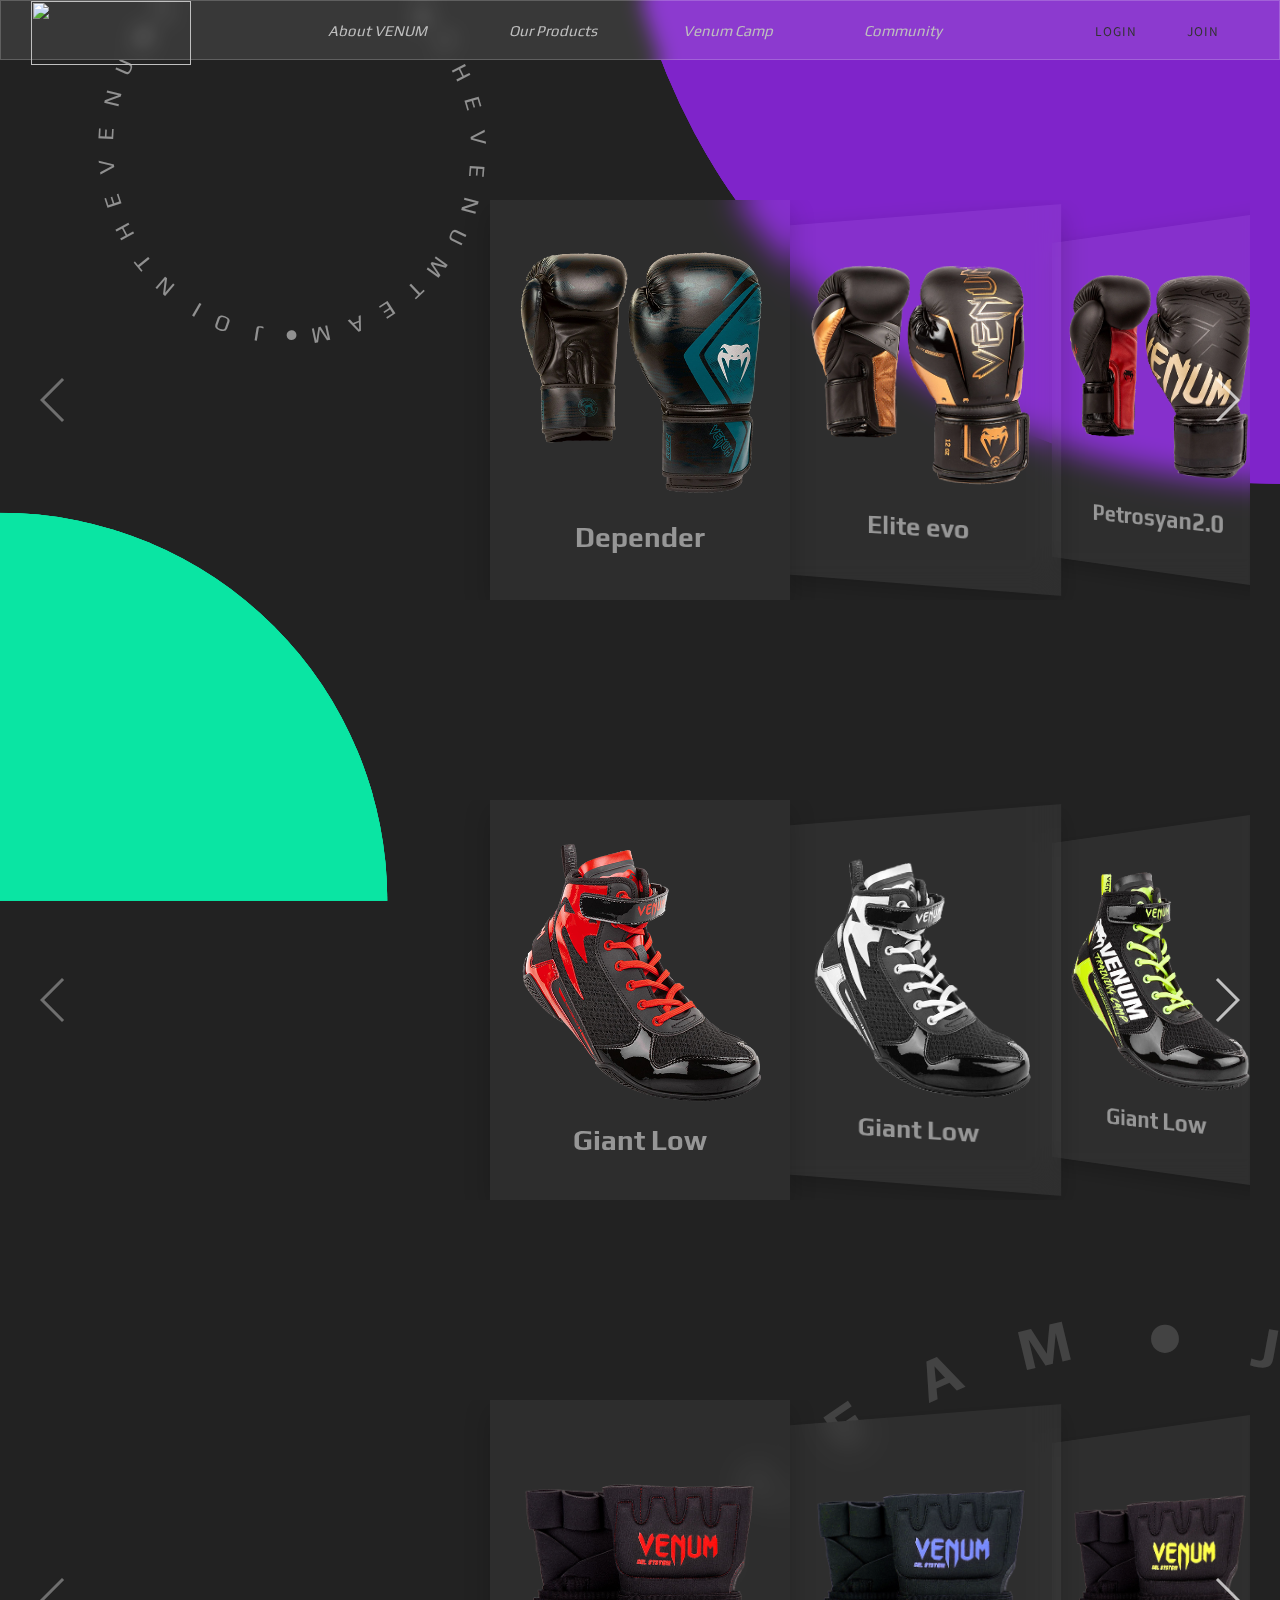
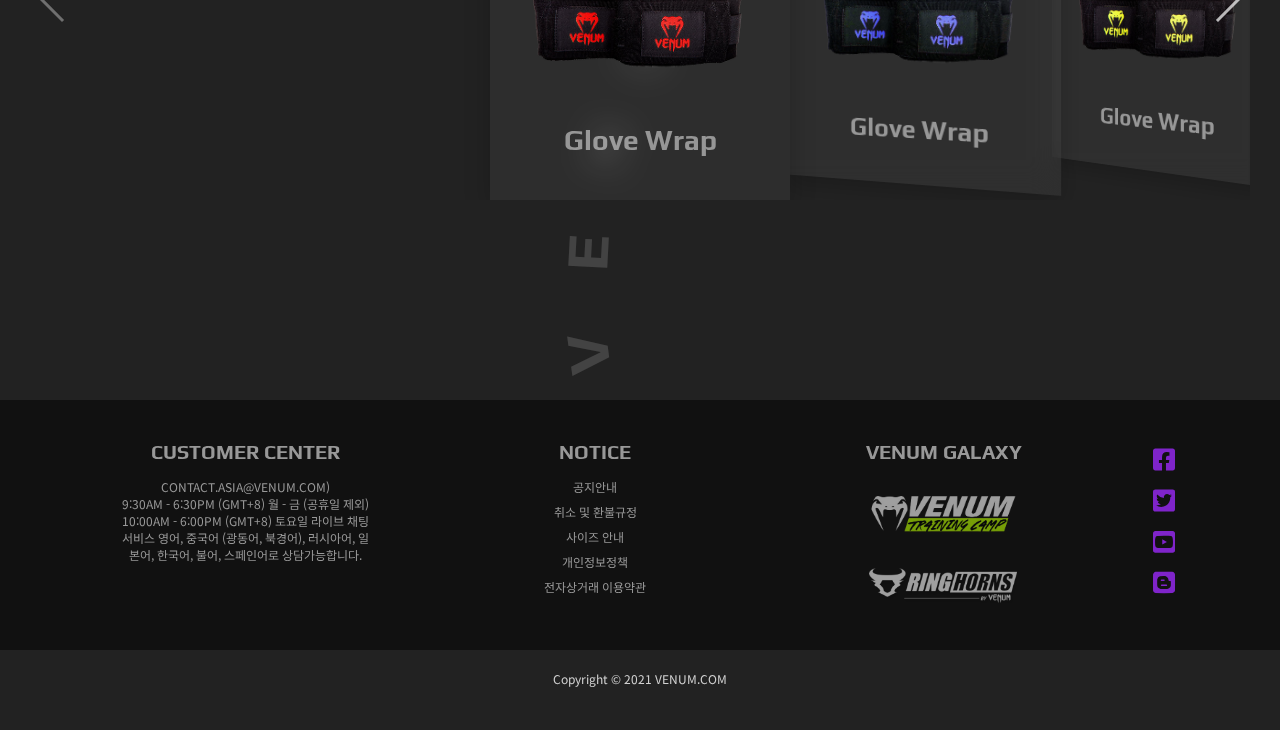
==== sub01.html @ af66c3ff "22.01.17. edit" ====
<!doctype html>
<html lang="ko">
<head>
<meta charset="utf-8">
<meta http-equiv="X-UA-Compatible" content="IE=Edge">
<meta name="viewport" content="width=device-width, initial-scale=1.0">
<title>VENUM  l  Our Products</title>
<link rel="shortcut icon" href="imgs/favicon.ico">
<link rel="stylesheet" href="https://cdnjs.cloudflare.com/ajax/libs/font-awesome/5.8.2/css/all.min.css" />
<!-- CSS only -->
<link rel="stylesheet" href="https://cdn.jsdelivr.net/npm/bootstrap-icons@1.7.2/font/bootstrap-icons.css">
<link rel="stylesheet" href="./css/reset.css">
<link rel="stylesheet" href="./css/sub01.css">
<link  rel="stylesheet"  href="./css/swiper.css">

<script src="https://ajax.googleapis.com/ajax/libs/jquery/1.12.4/jquery.min.js"></script>
<script src="js/sub01script.js"></script>
<script defer src="./js/swiper.js"></script>
</head>

<body>
    <header>
        <h1><a href="index.html"><img src="https://asia.venum.com/static/version1625341792/frontend/Venum/newvenum/ko_KR/images/logo/logo_venum_euro_white.svg" alt="" width="189" height="64"></a></h1>
      <nav>
         <ul class="gnb">
            <li>
               <a href="#"><em>About VENUM</em></a>
               <ul class="submenu">
                  <li><a href="#"><em>English</em></a></li>
               </ul>
            </li>
            <li>
               <a href="sub01.html"><em>Our Products</em></a>
               <ul  class="submenu">
                  <li><a href="#"><em>Gloves</em></a></li>
                  <li><a href="#"><em>Handwraps</em></a></li>
                  <li><a href="#"><em>Shoes</em></a></li>
               </ul>
            </li>
            <li>
               <a href="#"><em>Venum Camp</em></a>
               <ul  class="submenu">
                  <li><a href="#"><em>Camp Info</em></a></li>
                  <li><a href="#"><em>Reservation</em></a></li>
               </ul>
            </li>
            <li>
               <a href="#"><em>Community</em></a>
            </li>
         </ul>
         <ul class="login">
               <li><a href="#">login</a></li>
               <li><a href="#">join</a></li>
         </ul>
      </nav>
   </header>
   <section>
      <div class="circleText">
         <h2 class="text">⦁ Join the Venum Team ⦁ Join the Venum Team</h2>
      </div>
      <div class="swiper-container">
         <div class="swiper-wrapper gloves">
            <div class="swiper-slide">
               <div class="imgBox">
                     <img src="./imgs/glove1.png">
                     <h2>Depender</h2>
               </div>
               <div class="content">
                  <div class="size">
                     <h3>Size </h3>
                        <span>10</span>
                        <span>12</span>
                        <span>14</span>
                        <span>16</span>
                  </div>
                  <a href="#">US 44.99</a>
               </div> 
            </div>
            <div class="swiper-slide">
               <div class="imgBox">
                  <img src="./imgs/glove2.png">
                  <h2>Elite evo</h2>
               </div>
               <div class="content">
                  <div class="size">
                     <h3>Size </h3>
                        <span>10</span>
                        <span>12</span>
                        <span>14</span>
                        <span class="disabled">16</span>
                  </div>
               <a href="#">US 99.99</a>
               </div> 
            </div>
            <div class="swiper-slide">
               <div class="imgBox">
                  <img src="./imgs/glove3.png">
                  <h2>Petrosyan2.0</h2>
               </div>
               <div class="content">
                  <div class="size">
                     <h3>Size </h3>
                        <span>10</span>
                        <span class="disabled">12</span>
                        <span>14</span>
                        <span>16</span>
                  </div>
                  <a href="#">US 84.99</a>
               </div> 
            </div>
            <div class="swiper-slide">
               <div class="imgBox">
                     <img src="./imgs/glove1.png">
                     <h2>Depender</h2>
               </div>
               <div class="content">
                  <div class="size">
                     <h3>Size </h3>
                        <span>10</span>
                        <span>12</span>
                        <span>14</span>
                        <span>16</span>
                  </div>
                  <a href="#">US 44.99</a>
               </div> 
            </div>
            <div class="swiper-slide">
               <div class="imgBox">
                  <img src="./imgs/glove2.png">
                  <h2>Elite evo</h2>
               </div>
               <div class="content">
                  <div class="size">
                     <h3>Size </h3>
                        <span>10</span>
                        <span>12</span>
                        <span>14</span>
                        <span class="disabled">16</span>
                  </div>
               <a href="#">US 99.99</a>
               </div> 
            </div><!--swiper-slide-->
         </div><!--swiper-wrapper-->
         <div class="swiper-button-next"></div>
         <div class="swiper-button-prev"></div>
      </div><!--swiper container-->
   </section>
   <section>
      <div class="swiper-container">
         <div class="swiper-wrapper shoes">
            <div class="swiper-slide">
               <div class="imgBox">
                    <img src="./imgs/redshoe.png">
                    <h2>Giant Low</h2>
                </div>
                <div class="content">
                   <div class="size">
                      <h3>Size </h3>
                        <span>7</span>
                        <span>8</span>
                        <span>9</span>
                        <span>10</span>
                  </div>
                  <div class="color">
                     <h3>Color   </h3>
                       <span></span>
                       <span></span>
                       <span></span>
                 </div>
                 <a href="#">US 149.99</a>
               </div> 
            </div>
            <div class="swiper-slide">
               <div class="imgBox">
                   <img src="./imgs/whiteshoe.png">
                   <h2>Giant Low</h2>
               </div>
               <div class="content">
                  <div class="size">
                     <h3>Size </h3>
                        <span>7</span>
                        <span>8</span>
                        <span>9</span>
                        <span class="disabled">10</span>
                  </div>
                  <div class="color">
                     <h3>Color   </h3>
                        <span></span>
                        <span></span>
                        <span></span>
                  </div>
                  <a href="#">US 149.99</a>
               </div> 
           </div>
           <div class="swiper-slide">
               <div class="imgBox">
                  <img src="./imgs/greenshoe.png">
                  <h2>Giant Low</h2>
               </div>
               <div class="content">
                  <div class="size">
                     <h3>Size </h3>
                     <span>7</span>
                     <span class="disabled">8</span>
                     <span>9</span>
                     <span>10</span>
                  </div>
                  <div class="color">
                     <h3>Color   </h3>
                        <span></span>
                        <span></span>
                        <span></span>
                  </div>
                  <a href="#">US 149.99</a>
               </div>
            </div>
            <div class="swiper-slide">
               <div class="imgBox">
                  <img src="./imgs/redshoe.png">
                  <h2>Giant Low</h2>
               </div>
               <div class="content">
                  <div class="size">
                     <h3>Size </h3>
                     <span>7</span>
                     <span class="disabled">8</span>
                     <span>9</span>
                     <span>10</span>
                  </div>
                  <div class="color">
                     <h3>Color   </h3>
                        <span></span>
                        <span></span>
                        <span></span>
                  </div>
                  <a href="#">US 149.99</a>
               </div>
            </div>
            <div class="swiper-slide">
               <div class="imgBox">
                  <img src="./imgs/whiteshoe.png">
                  <h2>Giant Low</h2>
               </div>
               <div class="content">
                  <div class="size">
                     <h3>Size </h3>
                     <span>7</span>
                     <span class="disabled">8</span>
                     <span>9</span>
                     <span>10</span>
                  </div>
                  <div class="color">
                     <h3>Color   </h3>
                        <span></span>
                        <span></span>
                        <span></span>
                  </div>
                  <a href="#">US 149.99</a>
               </div>
            </div><!-- swiper-slide -->
         </div><!-- swiper-wrapper -->
         <div class="swiper-button-next"></div>
         <div class="swiper-button-prev"></div>
      </div><!-- swiper-container -->
   </section>
   <section>
      <div class="swiper-container">
         <div class="swiper-wrapper wrap">
            <div class="swiper-slide gw">
               <div class="imgBox">
                    <img src="./imgs/glovewrap2.png">
                    <h2>Glove Wrap</h2>
                </div>
                <div class="content">
                  <div class="color">
                     <h3>Color   </h3>
                       <span></span>
                       <span></span>
                       <span></span>
                 </div>
                 <a href="#">US 21.99</a>
               </div> 
            </div>
            <div class="swiper-slide gw">
               <div class="imgBox">
                   <img src="./imgs/glovewrap.png">
                   <h2>Glove Wrap</h2>
               </div>
               <div class="content">
                  <div class="color">
                     <h3>Color   </h3>
                        <span></span>
                        <span></span>
                        <span></span>
                  </div>
                  <a href="#">US 21.99</a>
               </div> 
           </div>
           <div class="swiper-slide gw">
               <div class="imgBox">
                  <img src="./imgs/glovewrap3.png">
                  <h2>Glove Wrap</h2>
               </div>
               <div class="content">
                  <div class="color">
                     <h3>Color   </h3>
                        <span></span>
                        <span></span>
                        <span></span>
                  </div>
                  <a href="#">US 21.99</a>
               </div>
            </div>
            <div class="swiper-slide cw">
               <div class="imgBox">
                  <img src="./imgs/handwrap.png">
                  <h2>Contact Wrap</h2>
               </div>
               <div class="content">
                  <div class="color">
                     <h3>Color   </h3>
                        <span></span>
                        <span></span>
                  </div>
                  <a href="#">US 7.99</a>
               </div>
            </div>
            <div class="swiper-slide cw">
               <div class="imgBox">
                  <img src="./imgs/handwrap2.png">
                  <h2>Contact Wrap</h2>
               </div>
               <div class="content">
                  <div class="color">
                     <h3>Color   </h3>
                        <span></span>
                        <span></span>
                  </div>
                  <a href="#">US 7.99</a>
               </div>
            </div><!-- swiper-slide -->
         </div><!-- swiper-wrapper -->
         <div class="swiper-button-next"></div><!-- 다음 버튼 (오른쪽에 있는 버튼) -->
         <div class="swiper-button-prev"></div><!-- 이전 버튼 -->
         <!-- <div class="swiper-pagination"></div> -->
      </div><!-- swiper-container -->
      <div class="circleText2"></div>
   </section>
   <footer>
      <div class="ft-wrap">
         <div class="ft-content">
            <h4>CUSTOMER CENTER</h4>
            <p>CONTACT.ASIA@VENUM.COM)</p>
            <P>9:30AM - 6:30PM (GMT+8) 월 - 금 (공휴일 제외)</P>
            <p>10:00AM - 6:00PM (GMT+8) 토요일 라이브 채팅 서비스
               영어, 중국어 (광동어, 북경어), 러시아어,
               일본어, 한국어, 불어, 스페인어로 상담가능합니다.</P>
         </div>
         <div class="ft-content">
            <h4>NOTICE</h4>
            <ul>
               <li><a href="#">공지안내</a></li>
               <li><a href="#">취소 및 환불규정</a></li>
               <li><a href="#">사이즈 안내</a></li>
               <li><a href="#">개인정보정책</a></li>
               <li><a href="#">전자상거래 이용약관</a></li>
            </ul>
         </div>
         <div class="ft-content">
            <h4>VENUM GALAXY</h4>
            <a href="#"><img src="./imgs/ft-logo-1.png" alt="footer logo1"></a>
            <a href="#"><img src="./imgs/ft-logo-2.png" alt="footer logo2"></a>
         </div>
         <ul class="ft-sns">
               <li><a href="#"><i class="fab fa-facebook-square"></i></a></li>
               <li><a href="#"><i class="fab fa-twitter-square"></i></a></li>
               <li><a href="#"><i class="fab fa-youtube-square"></i></a></li>
               <li><a href="#"><i class="fab fa-blogger"></i></a></li>
         </ul>
      </div>
      <p>Copyright &copy; 2021 VENUM.COM </p>
   </footer>
<script>
   const text = document.querySelector('.text');
   text.innerHTML = text.textContent.replace(/\S/g, "<span>$&</span>");

   const element = document.querySelectorAll('.text > span');
   for ( let i = 0; i < element.length; i++ ){
      element[i].style.transform = "rotate("+i*10.5+"deg)"
   }

   $('.text').clone().appendTo('.circleText2');
</script>
</body>
</html>
---- css/sub01.css ----
/*===== sub01 =====*/

body { background:#222; }
header {
    position:fixed; left:0; top:0; width:100%; height:60px; 
    background:rgba(255, 255, 255, 0.1);
    border: 1.5px solid rgba(255,255,255,0.2);
    backdrop-filter: blur(10px);
    -webkit-backdrop-filter: blur(10px);
    z-index:990;
}

h1 { position:fixed; left:30px;}
h1 a { width:160px;}
h1 a  img { width:100%; }

.gnb { 
    display:flex; justify-content: space-between; align-items: center; 
    position: absolute; left:50%; top:5px;
    width:700px; height:50px;
    padding:0;
    text-align: center;
    transform: translateX(-50%);    
}
.gnb > li { 
    float:left; position:relative; 
    width:180px; height:50px;
    margin:0 10px;
    line-height: 50px; 
}
.gnb > li a { 
    font-family: 'Play', sans-serif;  font-size:15px; color:rgb(190, 190, 190);
    transition:all 0.2s ease-in; 
}
.submenu { 
    display:none;
    position:absolute; top:53px; 
    width:100%; padding:5px 0 0 0;
    text-align: center;
}
.submenu li { height:40px; line-height: 40px;  }
.login { position:absolute; right:30px; top:0px; height:60px; }
.login li { 
    float:left;   margin-right:10px; padding:0 20px;
    height:100%;
    font-size:12px; letter-spacing: 1px;
    line-height:60px;
    text-transform:uppercase;
}

.gnb > li:hover > a { transform:scale(1.1);}
.gnb > li:hover .submenu{ display:block;}
.submenu li:hover > a { color:#747474; }
.login li:hover a { color:rgb(170, 119, 190); }

/*===== common section =====*/
.circleText {  
    position:absolute; left:15%; top:-50px;
    transform-origin: 100px 200px;
    transform:rotate(360deg);
    animation: spin 12s linear infinite;
}
.text span {
    position: absolute;
    left:100px;
    display: inline-block;
    color:rgba(255, 255, 255, 0.5);
    font-weight: lighter;
    text-transform: uppercase; 
    transform-origin: 0px 200px; 
}
.circleText2 {
    position:absolute; 
    right:230px; bottom:700px;
    transform-origin: 100px 600px;
    transform:rotate(-360deg);
    animation: spin 20s linear infinite;
}
.circleText2 .text span{
    transform-origin: 0px 600px; 
    font-size:60px;  font-weight: bold;
    opacity: 0.3;
}
@keyframes spin {
    from { transform: rotate(0deg); }
}
section {
    position: relative;
    width:100%; height:100%;
    padding:0 30px;
    overflow: hidden;
}
section::before{
    content:'';
    position:fixed;  left:0; top:0;
    width:100%; height:100%;
    background:#7f24ca;
    z-index: -1;
    clip-path: circle(60% at 100% -20%);
}
section::after{
    content:'';
    position:fixed;  left:0; top:0;
    width:100%; height:100%;
    background:#0ae5a3;
    z-index:-1;
    clip-path: circle(35% at 0% 100%);
}
section:nth-child(4) { padding-bottom:200px; }
/*===== .swiper product=====*/

.swiper-container {  margin-top:200px; }
.swiper-wrapper .swiper-slide {
    display:flex;  justify-content: center; align-items: center;  flex-direction: column;
    position:relative;
    width:300px; height:400px;
    margin:0 auto;
    background:rgba(255, 255, 255, 0.05);
    box-shadow: 0 10px 25px rgba(0, 0, 0, 0.2);
    backdrop-filter: blur(15px);
}
.swiper-wrapper .swiper-slide .imgBox{ 
    display:flex;  justify-content: center; align-items: center; 
    flex-direction: column;
    position:relative;
    padding:20px;
    transition:0.5s ease-in-out;
}
.swiper-wrapper .swiper-slide .imgBox img { 
    max-width:100%;
    transition:0.5s ease-in-out;
}
.swiper-wrapper .swiper-slide .imgBox h2 {
    font-weight:700; margin-top:20px;
    color:rgba(255, 255, 255, 0.5);
    font-size:28px;
    transition:0.5s ease-in-out;
}

/*==== slide content =====*/

.swiper-wrapper .swiper-slide .content {
    display:flex;  justify-content: center; align-items: center; 
    flex-direction: column;
    position:absolute;
    bottom:10px; padding-bottom:12px;
    transition: 0.5s ease-in-out;
    opacity:0; visibility: hidden;
}
.swiper-wrapper .swiper-slide .content .size, .swiper-wrapper .swiper-slide .content .color {
    display:flex;  justify-content: center; align-items: center; 
    padding:8px 20px;
}
.swiper-wrapper .swiper-slide .content .size h3, .swiper-wrapper .swiper-slide .content .color h3 {
    margin:3px 10px 0 0;
    color:#fff;  font-size:14px; font-weight:400;
    text-transform: uppercase;
    letter-spacing: 2px;
}
.swiper-wrapper .swiper-slide .content .size span {
    display:inline-block;
    position:relative;
    width:22px; height:22px;
    margin:0 5px;
    color:#222; font-size:13px;
    font-weight: 600;
    text-align: center;  line-height:24px;
    background:#fff;
    border-radius: 4px;
    transition:0.5s;
    overflow:hidden;
    cursor:pointer;
}
.swiper-wrapper .swiper-slide:nth-child(2) .content .size span:last-child::after, .swiper-wrapper .swiper-slide:nth-child(3) .content .size span:nth-child(3)::after { 
    content:'';
    position:absolute; top:-5px; left:8px;
    width:1px; height:40px;
    background:rgb(255, 0, 0);
    transform:rotate(45deg);
 }
.swiper-wrapper .swiper-slide .content .size span:hover:not(.disabled) {  background:#8f1fde; }


.swiper-wrapper .swiper-slide .content .color span {
    width:20px; height:20px;
    margin:0 5px;
    background:#f00;
    border-radius:50%;
    border:2px solid #fff;
    cursor:pointer;
}
.swiper-wrapper .swiper-slide .content .color span:nth-child(2) { background:#58de1f }
.swiper-wrapper .swiper-slide .content .color span:nth-child(3) { background:#dddddd }
.swiper-wrapper.wrap .swiper-slide .content .color span:nth-child(2) { background:#1f48de }
.swiper-wrapper.wrap .swiper-slide .content .color span:nth-child(3) { background:#ffc800 }
.swiper-wrapper.wrap .swiper-slide.cw .content .color span { background:#e28400 }
.swiper-wrapper.wrap .swiper-slide.cw .content .color span:nth-child(2) { background:#0ad42b }

.swiper-wrapper .swiper-slide .content a {
    display:inline-block;
    position:relative;
    top:10px;
    padding:10px 30px;
    color:#222; font-weight:600;
    letter-spacing: 1px;
    background:#fff;
    border-radius: 40px;
}
.swiper-wrapper .swiper-slide .content a::after {
    content:'BUY NOW';
    position:absolute; left:0; top:0;
    width:100%; height:100%;
    text-align:center; line-height:42px;
    background:rgb(253, 46, 46);
    border-radius: 40px;
    opacity:0;
    transition: 0.2s ease-in;
}
.swiper-wrapper .swiper-slide:nth-child(even) .content a::after {  background:rgb(199, 0, 217);}
.swiper-wrapper .swiper-slide:nth-child(3) .content a::after {  background:rgb(83, 215, 0);}
.swiper-wrapper .swiper-slide .content a:hover:after{ opacity:1;}

/*===== slide hover =====*/
.swiper-wrapper .swiper-slide:hover .imgBox{
    transform:translateY(-60px) scale(0.9);
}
.swiper-wrapper .swiper-slide:hover .imgBox img {
    transform: rotate(20deg) scale(0.8);
}
.swiper-wrapper .swiper-slide:hover .imgBox h2 {
    transform:translateY(-25px); color:#fff;
}
.swiper-wrapper .swiper-slide:hover .content {
    opacity:1;
    visibility: visible;
    transform:translateY(-20px);
}
.swiper-wrapper.shoes > .swiper-slide:hover .imgBox{
    transform:translateY(-100px);
}
.swiper-wrapper.shoes > .swiper-slide:hover .imgBox img {
    transform: translateY(10px)  rotate(10deg) scale(0.7);
}
.swiper-wrapper.wrap .swiper-slide.cw:hover .imgBox { transform:translateY(-45px) scale(0.9); }
.swiper-wrapper.wrap .swiper-slide.cw:hover .imgBox img {
    transform: rotate(20deg) scale(0.9);
}
.swiper-wrapper.wrap .swiper-slide.cw:hover .imgBox h2 { transform:translateY(-15px);}

/*===== footer =====*/

footer {
    position:absolute; 
    width:100%;  height:330px; 
}
.ft-wrap { 
    display:flex; justify-content: space-between;
    width:100%; height:250px; margin:0 auto;  
    padding:40px 100px;
    background:rgba(0, 0, 0, 0.5); 
}
.ft-content {
    width:27%;
    padding:0 20px; 
    color:#989898;
    font-size:12px;
    text-align: center;
}
.ft-content ul li { width:50%; height:20px; margin:5px auto; }
.ft-content ul li  a{ color:#989898; }
.ft-content ul li:hover  a{  color:#d4d4d4;  }
.ft-content:nth-child(3) a  { width:150px; margin:30px auto; opacity: 0.6; }  
.ft-content:nth-child(3) a img { width:100%; }
.ft-content:nth-child(3) a:hover { opacity:1; }
.ft-content h4 { font-size:20px; margin-bottom:15px; }
.ft-sns li { font-size:25px; margin:5px; }
.ft-sns li:first-child { margin-top:0; }
.ft-sns li a { color:#7f24ca;  transition:0.4s; }
.ft-sns li a:hover { transform: scale(1.2); }
footer > p { 
    width:100%; margin:20px auto; color:#d1d1d1; 
    font-size:12px; text-align: center;
}
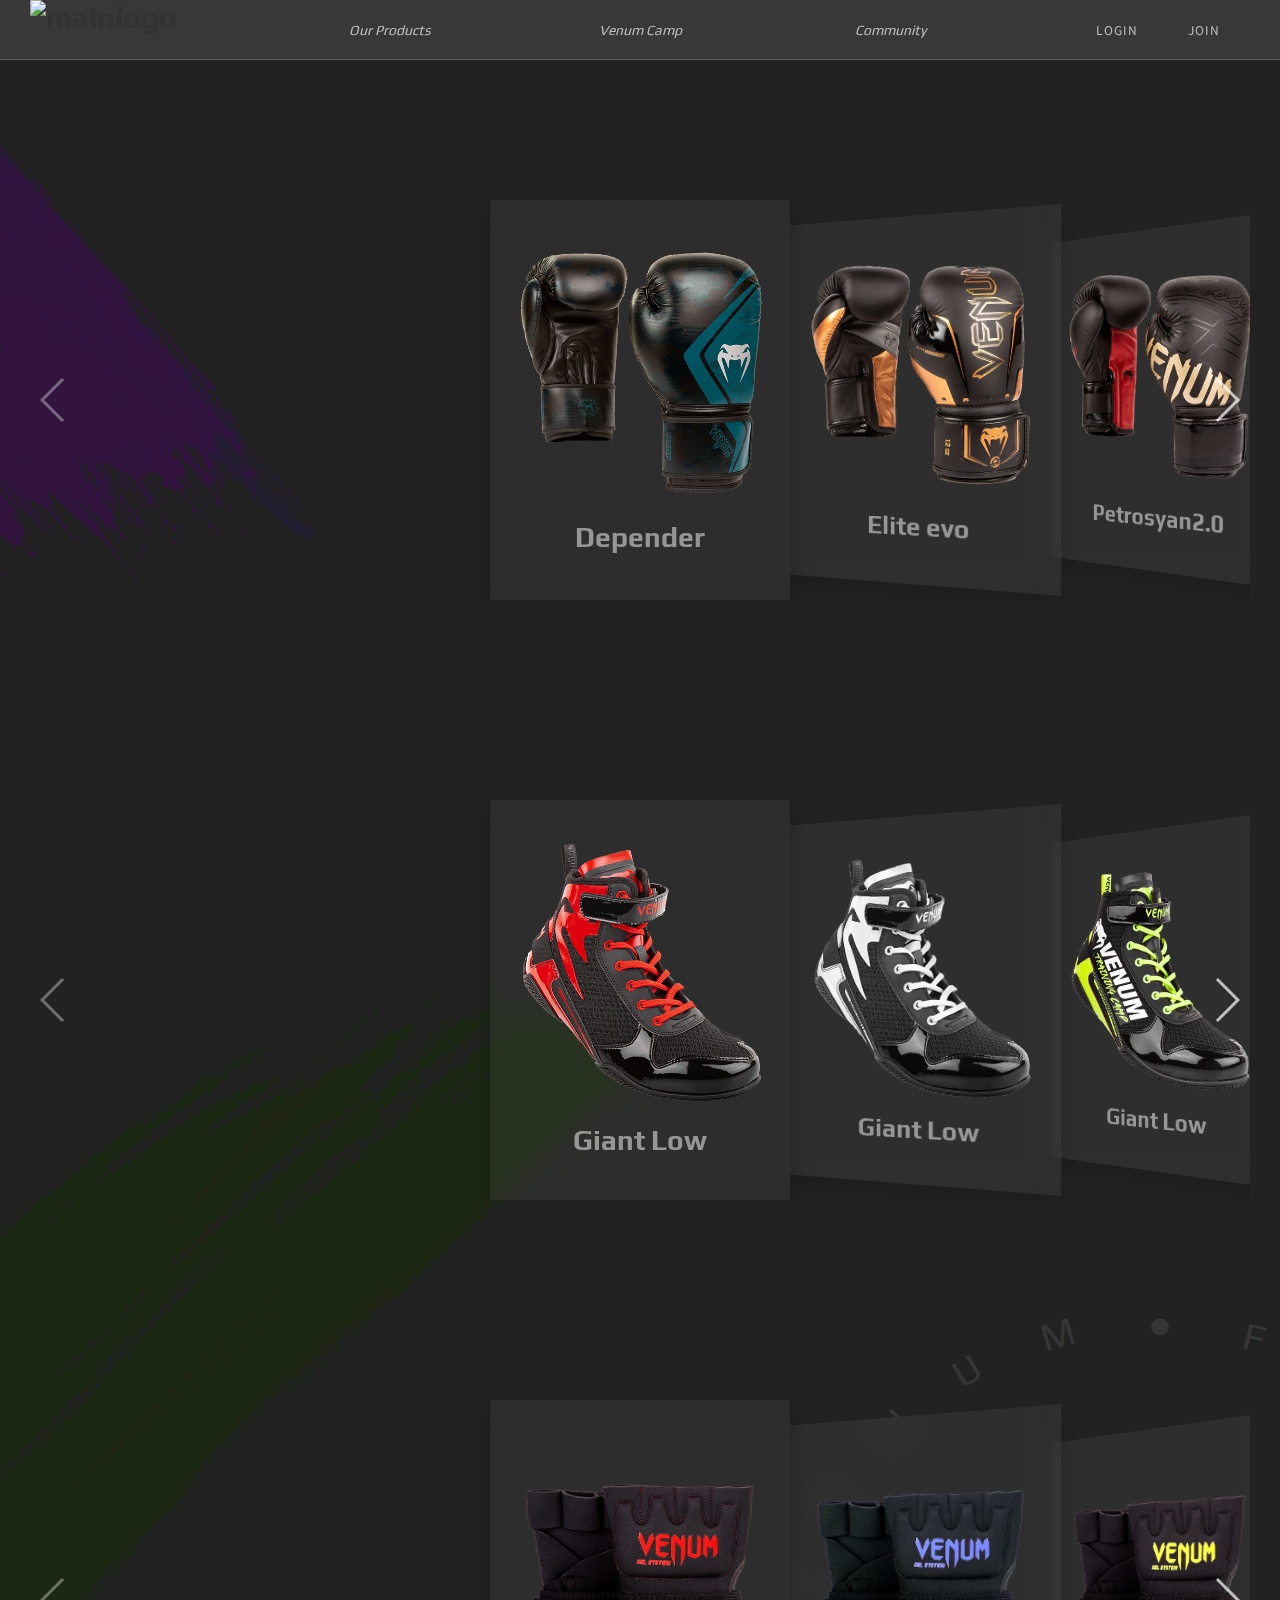
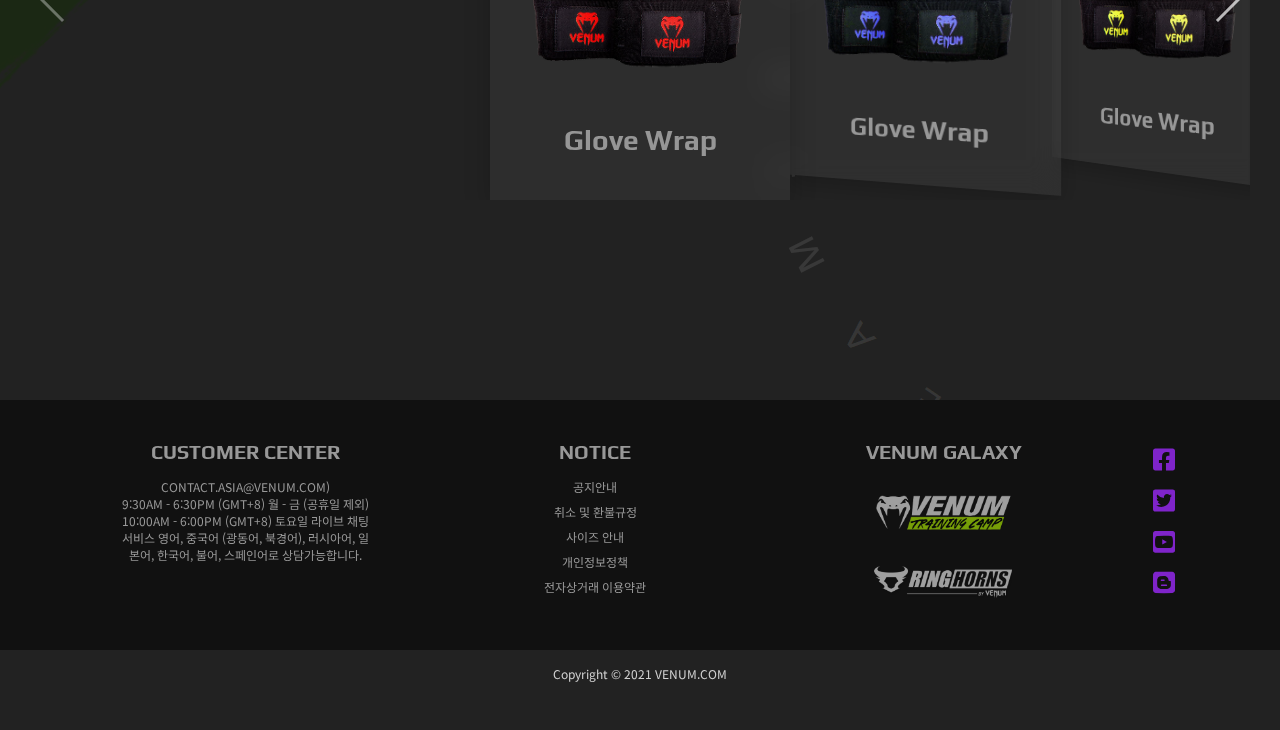
==== commit 0b0830b5: "22.01.18. edit" ====
--- a/sub01.html
+++ b/sub01.html
@@ -7,7 +7,6 @@
 <title>VENUM  l  Our Products</title>
 <link rel="shortcut icon" href="imgs/favicon.ico">
 <link rel="stylesheet" href="https://cdnjs.cloudflare.com/ajax/libs/font-awesome/5.8.2/css/all.min.css" />
-<!-- CSS only -->
 <link rel="stylesheet" href="https://cdn.jsdelivr.net/npm/bootstrap-icons@1.7.2/font/bootstrap-icons.css">
 <link rel="stylesheet" href="./css/reset.css">
 <link rel="stylesheet" href="./css/sub01.css">
@@ -17,30 +16,23 @@
 <script src="js/sub01script.js"></script>
 <script defer src="./js/swiper.js"></script>
 </head>
-
 <body>
     <header>
-        <h1><a href="index.html"><img src="https://asia.venum.com/static/version1625341792/frontend/Venum/newvenum/ko_KR/images/logo/logo_venum_euro_white.svg" alt="" width="189" height="64"></a></h1>
+        <h1><a href="index.html"><img src="https://asia.venum.com/static/version1625341792/frontend/Venum/newvenum/ko_KR/images/logo/logo_venum_euro_white.svg" alt="mainlogo" width="189" height="64"></a></h1>
       <nav>
          <ul class="gnb">
-            <li>
-               <a href="#"><em>About VENUM</em></a>
-               <ul class="submenu">
-                  <li><a href="#"><em>English</em></a></li>
-               </ul>
-            </li>
             <li>
                <a href="sub01.html"><em>Our Products</em></a>
                <ul  class="submenu">
                   <li><a href="#"><em>Gloves</em></a></li>
-                  <li><a href="#"><em>Handwraps</em></a></li>
-                  <li><a href="#"><em>Shoes</em></a></li>
+                  <li><a href="#shoes"><em>Shoes</em></a></li>
+                  <li><a href="#wrap"><em>Handwraps</em></a></li>
                </ul>
             </li>
             <li>
                <a href="#"><em>Venum Camp</em></a>
                <ul  class="submenu">
-                  <li><a href="#"><em>Camp Info</em></a></li>
+                  <li><a href="sub02.html"><em>About Camp</em></a></li>
                   <li><a href="#"><em>Reservation</em></a></li>
                </ul>
             </li>
@@ -55,9 +47,6 @@
       </nav>
    </header>
    <section>
-      <div class="circleText">
-         <h2 class="text">⦁ Join the Venum Team ⦁ Join the Venum Team</h2>
-      </div>
       <div class="swiper-container">
          <div class="swiper-wrapper gloves">
             <div class="swiper-slide">
@@ -145,9 +134,9 @@
          <div class="swiper-button-prev"></div>
       </div><!--swiper container-->
    </section>
-   <section>
+   <section id = "shoes">
       <div class="swiper-container">
-         <div class="swiper-wrapper shoes">
+         <div  class="swiper-wrapper shoes">
             <div class="swiper-slide">
                <div class="imgBox">
                     <img src="./imgs/redshoe.png">
@@ -263,7 +252,13 @@
          <div class="swiper-button-prev"></div>
       </div><!-- swiper-container -->
    </section>
-   <section>
+   <section id ="wrap">
+      <div class="scar p">
+         <img src="./imgs/scar2.png" alt="왼쪽하단 터치">
+      </div>
+      <div class="scar g">
+         <img src="./imgs/scar3.png" alt="왼쪽하단 터치">
+      </div>
       <div class="swiper-container">
          <div class="swiper-wrapper wrap">
             <div class="swiper-slide gw">
@@ -303,7 +298,7 @@
                </div>
                <div class="content">
                   <div class="color">
-                     <h3>Color   </h3>
+                     <h3>Color</h3>
                         <span></span>
                         <span></span>
                         <span></span>
@@ -318,7 +313,7 @@
                </div>
                <div class="content">
                   <div class="color">
-                     <h3>Color   </h3>
+                     <h3>Color</h3>
                         <span></span>
                         <span></span>
                   </div>
@@ -332,7 +327,7 @@
                </div>
                <div class="content">
                   <div class="color">
-                     <h3>Color   </h3>
+                     <h3>Color</h3>
                         <span></span>
                         <span></span>
                   </div>
@@ -340,11 +335,12 @@
                </div>
             </div><!-- swiper-slide -->
          </div><!-- swiper-wrapper -->
-         <div class="swiper-button-next"></div><!-- 다음 버튼 (오른쪽에 있는 버튼) -->
-         <div class="swiper-button-prev"></div><!-- 이전 버튼 -->
-         <!-- <div class="swiper-pagination"></div> -->
+         <div class="swiper-button-next"></div>
+         <div class="swiper-button-prev"></div>
       </div><!-- swiper-container -->
-      <div class="circleText2"></div>
+      <div class="circleText">
+         <h2 class="text">⦁ fight for your dreams ⦁ venum  </h2>
+      </div>
    </section>
    <footer>
       <div class="ft-wrap">
@@ -380,16 +376,5 @@
       </div>
       <p>Copyright &copy; 2021 VENUM.COM </p>
    </footer>
-<script>
-   const text = document.querySelector('.text');
-   text.innerHTML = text.textContent.replace(/\S/g, "<span>$&</span>");
-
-   const element = document.querySelectorAll('.text > span');
-   for ( let i = 0; i < element.length; i++ ){
-      element[i].style.transform = "rotate("+i*10.5+"deg)"
-   }
-
-   $('.text').clone().appendTo('.circleText2');
-</script>
 </body>
 </html>--- a/css/sub01.css
+++ b/css/sub01.css
@@ -4,13 +4,13 @@
 header {
     position:fixed; left:0; top:0; width:100%; height:60px; 
     background:rgba(255, 255, 255, 0.1);
-    border: 1.5px solid rgba(255,255,255,0.2);
+    border-bottom: 1.5px solid rgba(255,255,255,0.2);
     backdrop-filter: blur(10px);
     -webkit-backdrop-filter: blur(10px);
     z-index:990;
 }
 
-h1 { position:fixed; left:30px;}
+h1 { position:absolute; left:30px;}
 h1 a { width:160px;}
 h1 a  img { width:100%; }
 
@@ -29,13 +29,13 @@
     line-height: 50px; 
 }
 .gnb > li a { 
-    font-family: 'Play', sans-serif;  font-size:15px; color:rgb(190, 190, 190);
+    font-family: 'Play', sans-serif;  font-size:14px; color:rgb(190, 190, 190);
     transition:all 0.2s ease-in; 
 }
 .submenu { 
     display:none;
     position:absolute; top:53px; 
-    width:100%; padding:5px 0 0 0;
+    width:100%; padding-top:5px;
     text-align: center;
 }
 .submenu li { height:40px; line-height: 40px;  }
@@ -47,69 +47,41 @@
     line-height:60px;
     text-transform:uppercase;
 }
+.login li a { color:rgb(190, 190, 190); }
 
 .gnb > li:hover > a { transform:scale(1.1);}
 .gnb > li:hover .submenu{ display:block;}
-.submenu li:hover > a { color:#747474; }
-.login li:hover a { color:rgb(170, 119, 190); }
+.submenu li:hover > a { color:#bc6aff; }
+.login li:hover a { opacity: 0.5;}
 
 /*===== common section =====*/
-.circleText {  
-    position:absolute; left:15%; top:-50px;
-    transform-origin: 100px 200px;
-    transform:rotate(360deg);
-    animation: spin 12s linear infinite;
-}
-.text span {
-    position: absolute;
-    left:100px;
-    display: inline-block;
-    color:rgba(255, 255, 255, 0.5);
-    font-weight: lighter;
-    text-transform: uppercase; 
-    transform-origin: 0px 200px; 
-}
-.circleText2 {
-    position:absolute; 
-    right:230px; bottom:700px;
-    transform-origin: 100px 600px;
-    transform:rotate(-360deg);
-    animation: spin 20s linear infinite;
-}
-.circleText2 .text span{
-    transform-origin: 0px 600px; 
-    font-size:60px;  font-weight: bold;
-    opacity: 0.3;
-}
-@keyframes spin {
-    from { transform: rotate(0deg); }
-}
+
 section {
     position: relative;
     width:100%; height:100%;
     padding:0 30px;
     overflow: hidden;
 }
-section::before{
-    content:'';
-    position:fixed;  left:0; top:0;
-    width:100%; height:100%;
-    background:#7f24ca;
-    z-index: -1;
-    clip-path: circle(60% at 100% -20%);
-}
-section::after{
-    content:'';
-    position:fixed;  left:0; top:0;
-    width:100%; height:100%;
-    background:#0ae5a3;
-    z-index:-1;
-    clip-path: circle(35% at 0% 100%);
-}
 section:nth-child(4) { padding-bottom:200px; }
+
+.scar {
+    position:fixed; 
+    mix-blend-mode:color;
+    opacity: 0.4; 
+}
+.scar.p {
+    left:-300px; top:-300px;  transform:rotate(-35deg) scale(1.4); 
+} 
+.scar.g { 
+    bottom:-900px; left:0; 
+    transform:rotate(50deg) scale(1.5);
+    transition: 0.7s;
+}
+.scar.g.on {  bottom:-400px; opacity: 1; }
+
 /*===== .swiper product=====*/
 
-.swiper-container {  margin-top:200px; }
+.swiper-container {  margin-top:200px;}
 .swiper-wrapper .swiper-slide {
     display:flex;  justify-content: center; align-items: center;  flex-direction: column;
     position:relative;
@@ -178,7 +150,7 @@
     background:rgb(255, 0, 0);
     transform:rotate(45deg);
  }
-.swiper-wrapper .swiper-slide .content .size span:hover:not(.disabled) {  background:#8f1fde; }
+.content .size span:hover:not(.disabled) {  background:#bb3838; }
 
 
 .swiper-wrapper .swiper-slide .content .color span {
@@ -211,13 +183,13 @@
     position:absolute; left:0; top:0;
     width:100%; height:100%;
     text-align:center; line-height:42px;
-    background:rgb(253, 46, 46);
+    background:rgb(36, 143, 107);
     border-radius: 40px;
     opacity:0;
     transition: 0.2s ease-in;
 }
-.swiper-wrapper .swiper-slide:nth-child(even) .content a::after {  background:rgb(199, 0, 217);}
-.swiper-wrapper .swiper-slide:nth-child(3) .content a::after {  background:rgb(83, 215, 0);}
+.swiper-wrapper .swiper-slide:nth-child(even) .content a::after {  background:rgb(126, 82, 206);}
+.swiper-wrapper .swiper-slide:nth-child(3) .content a::after {  background:rgb(219, 121, 30);}
 .swiper-wrapper .swiper-slide .content a:hover:after{ opacity:1;}
 
 /*===== slide hover =====*/
@@ -246,6 +218,27 @@
     transform: rotate(20deg) scale(0.9);
 }
 .swiper-wrapper.wrap .swiper-slide.cw:hover .imgBox h2 { transform:translateY(-15px);}
+
+/* ===== circle text ani ==== */
+.circleText {  
+    position:absolute; 
+    right:230px; bottom:700px;
+    transform-origin: 100px 400px;
+    transform:rotate(-360deg);
+    animation: spin 60s linear infinite;
+}
+.text span {
+    position: absolute;
+    left:100px;
+    display: inline-block;
+    color:rgba(255, 255, 255, 0.1);
+    font-size:40px; font-weight: lighter;
+    text-transform: uppercase; 
+    transform-origin: 0px 400px; 
+}
+@keyframes spin {
+    from { transform: rotate(0deg); }
+}
 
 /*===== footer =====*/
 
@@ -269,15 +262,15 @@
 .ft-content ul li { width:50%; height:20px; margin:5px auto; }
 .ft-content ul li  a{ color:#989898; }
 .ft-content ul li:hover  a{  color:#d4d4d4;  }
-.ft-content:nth-child(3) a  { width:150px; margin:30px auto; opacity: 0.6; }  
+.ft-content:nth-child(3) a  { width:140px; margin:30px auto; opacity: 0.6; }  
 .ft-content:nth-child(3) a img { width:100%; }
 .ft-content:nth-child(3) a:hover { opacity:1; }
 .ft-content h4 { font-size:20px; margin-bottom:15px; }
 .ft-sns li { font-size:25px; margin:5px; }
 .ft-sns li:first-child { margin-top:0; }
 .ft-sns li a { color:#7f24ca;  transition:0.4s; }
-.ft-sns li a:hover { transform: scale(1.2); }
+.ft-sns li a:hover { color:#b458ff;  transform: scale(1.2); }
 footer > p { 
-    width:100%; margin:20px auto; color:#d1d1d1; 
+    width:100%; margin:15px auto; color:#d1d1d1; 
     font-size:12px; text-align: center;
 }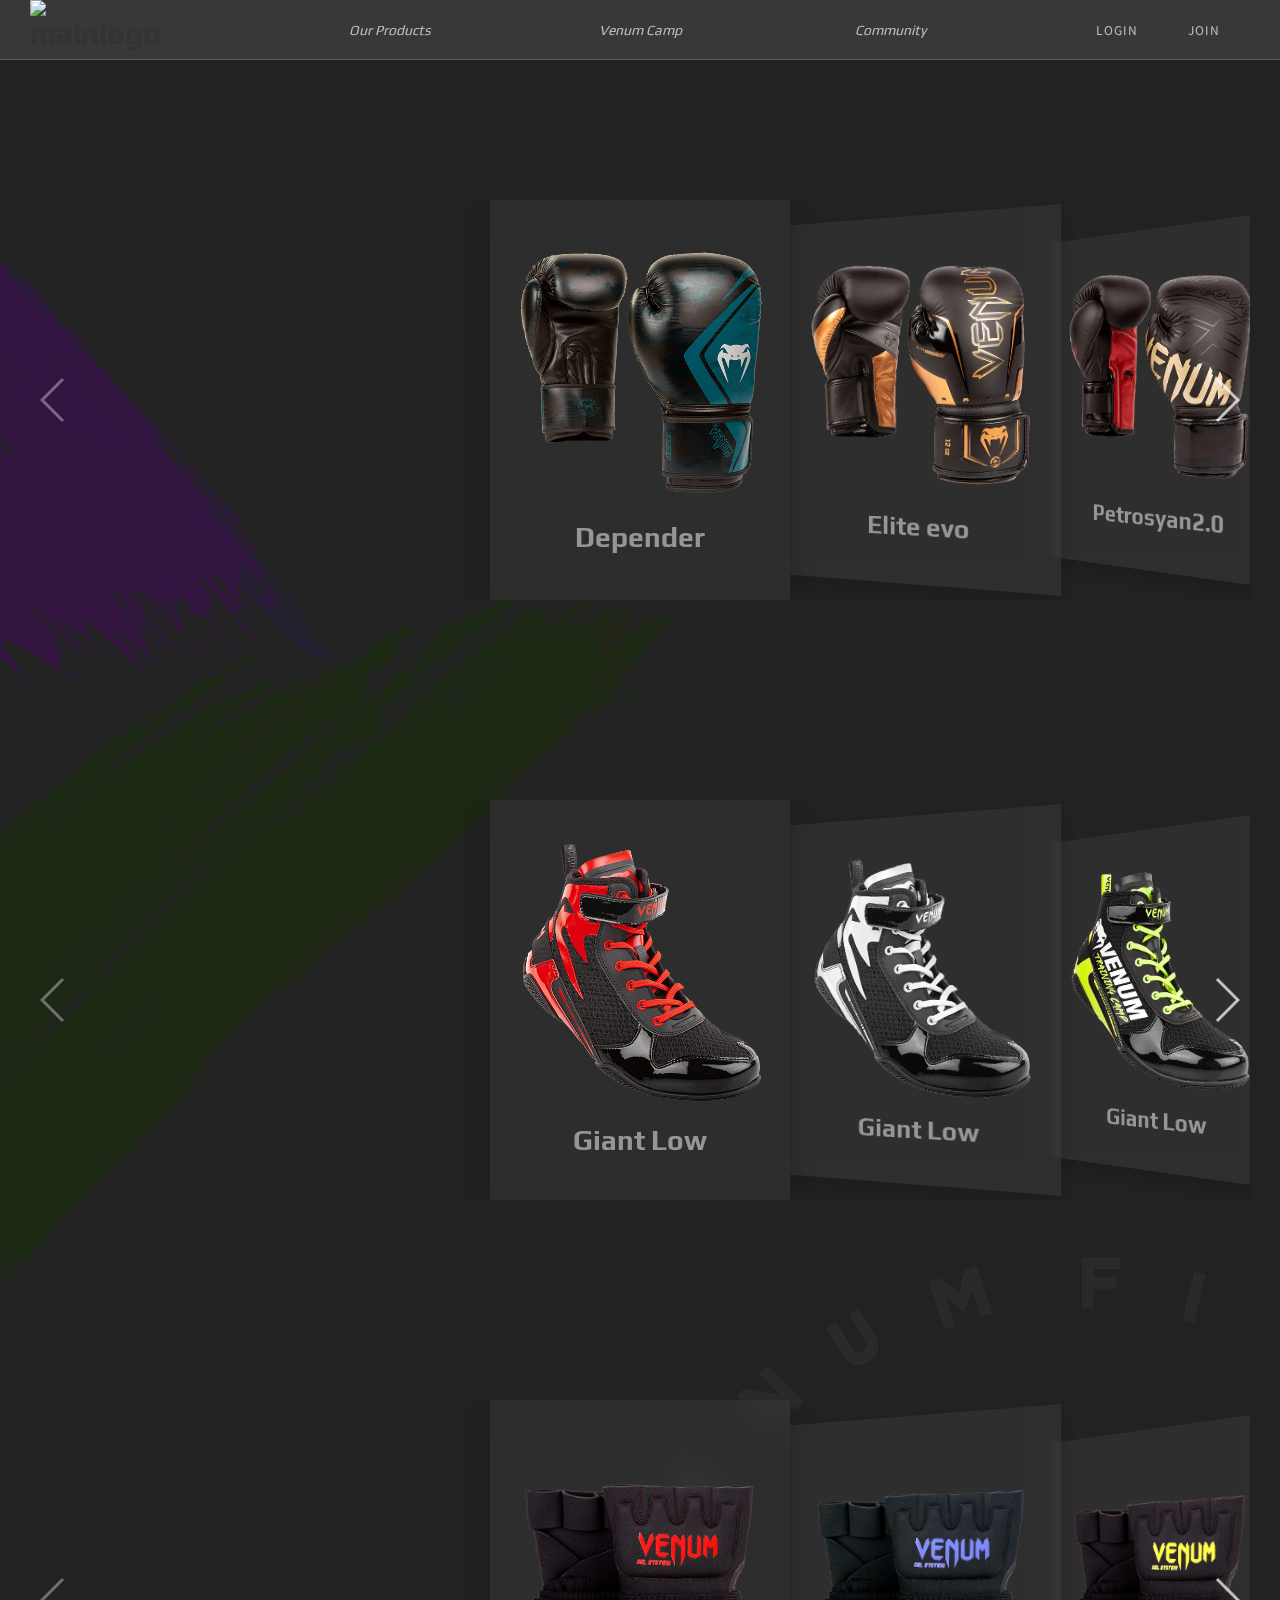
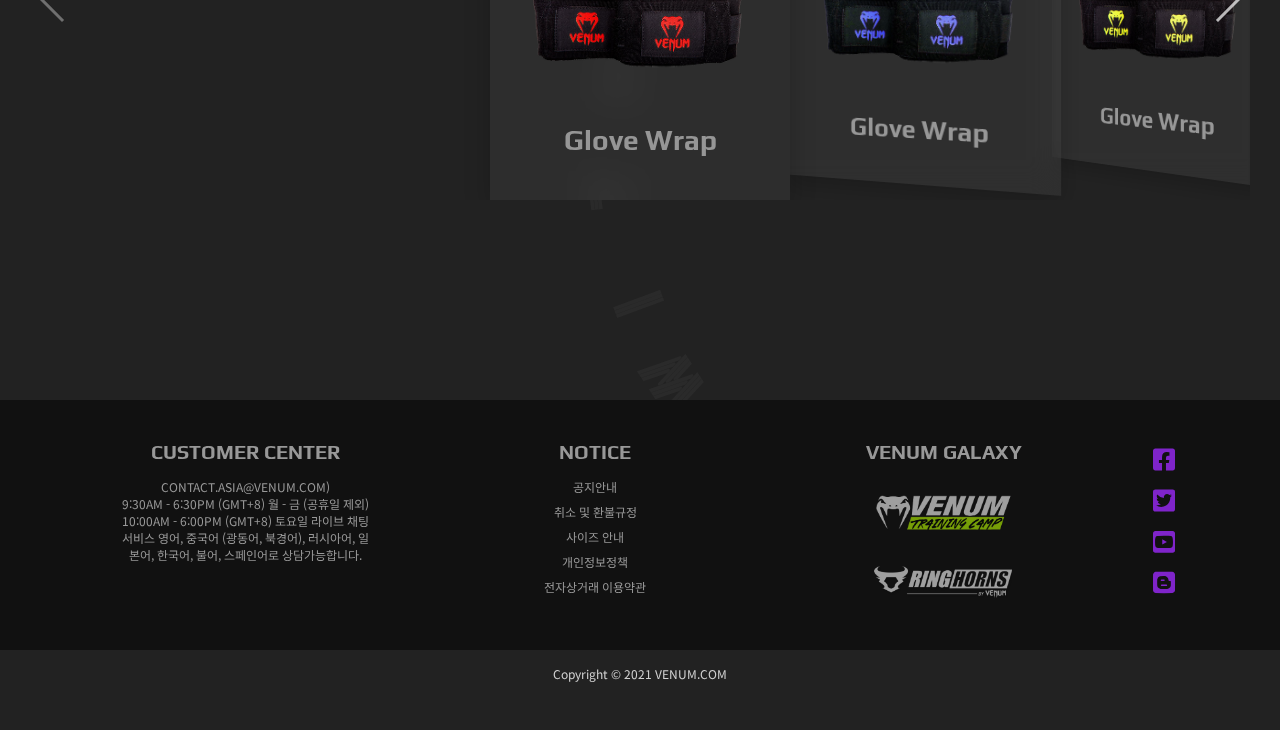
==== commit 99b844ad: "22.01.18. edit2" ====
--- a/sub01.html
+++ b/sub01.html
@@ -339,7 +339,7 @@
          <div class="swiper-button-prev"></div>
       </div><!-- swiper-container -->
       <div class="circleText">
-         <h2 class="text">⦁ fight for your dreams ⦁ venum  </h2>
+         <h2 class="text"> fight for your dreams with venum  </h2>
       </div>
    </section>
    <footer>
--- a/css/sub01.css
+++ b/css/sub01.css
@@ -1,4 +1,7 @@
+@charset "utf-8";
 /*===== sub01 =====*/
+
+/*===== header =====*/
 
 body { background:#222; }
 header {
@@ -11,7 +14,7 @@
 }
 
 h1 { position:absolute; left:30px;}
-h1 a { width:160px;}
+h1 a { width:140px;}
 h1 a  img { width:100%; }
 
 .gnb { 
@@ -66,18 +69,18 @@
 
 .scar {
     position:fixed; 
+    opacity: 0.4; 
     mix-blend-mode:color;
-    opacity: 0.4; 
+    transition: 0.7s;
 }
 .scar.p {
-    left:-300px; top:-300px;  transform:rotate(-35deg) scale(1.4); 
+    left:-250px; top:-150px;  transform:rotate(-35deg) scale(1.3); 
+  
 } 
 .scar.g { 
-    bottom:-900px; left:0; 
+    bottom:-500px; left:0; 
     transform:rotate(50deg) scale(1.5);
-    transition: 0.7s;
-}
-.scar.g.on {  bottom:-400px; opacity: 1; }
+}
 
 /*===== .swiper product=====*/
 
@@ -222,19 +225,21 @@
 /* ===== circle text ani ==== */
 .circleText {  
     position:absolute; 
-    right:230px; bottom:700px;
-    transform-origin: 100px 400px;
+    right:300px; bottom:750px;
+    transform-origin: 100px 500px;
     transform:rotate(-360deg);
     animation: spin 60s linear infinite;
 }
+
 .text span {
     position: absolute;
     left:100px;
     display: inline-block;
-    color:rgba(255, 255, 255, 0.1);
-    font-size:40px; font-weight: lighter;
+    font-family: 'Zen Tokyo Zoo', cursive;
+    font-size:60px; 
     text-transform: uppercase; 
-    transform-origin: 0px 400px; 
+    transform-origin: 0px 500px; 
+    opacity: 0.5;
 }
 @keyframes spin {
     from { transform: rotate(0deg); }
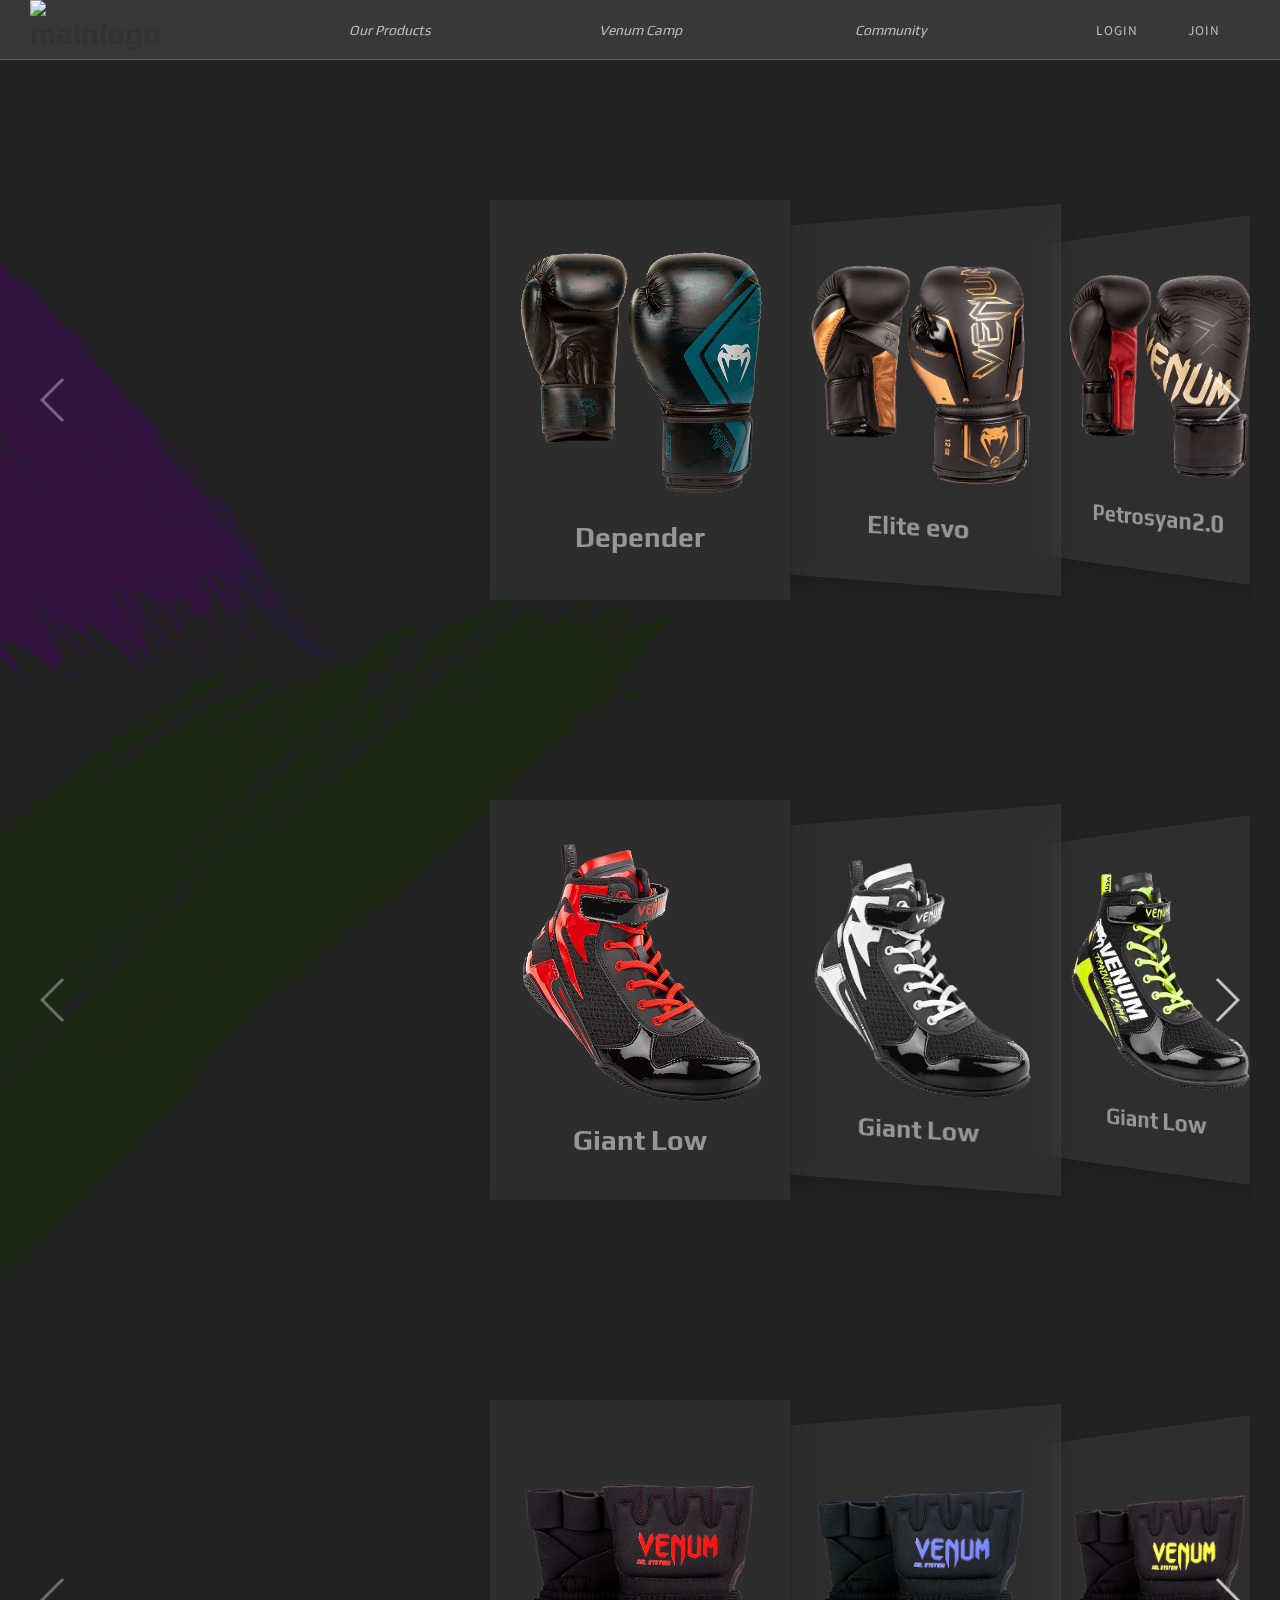
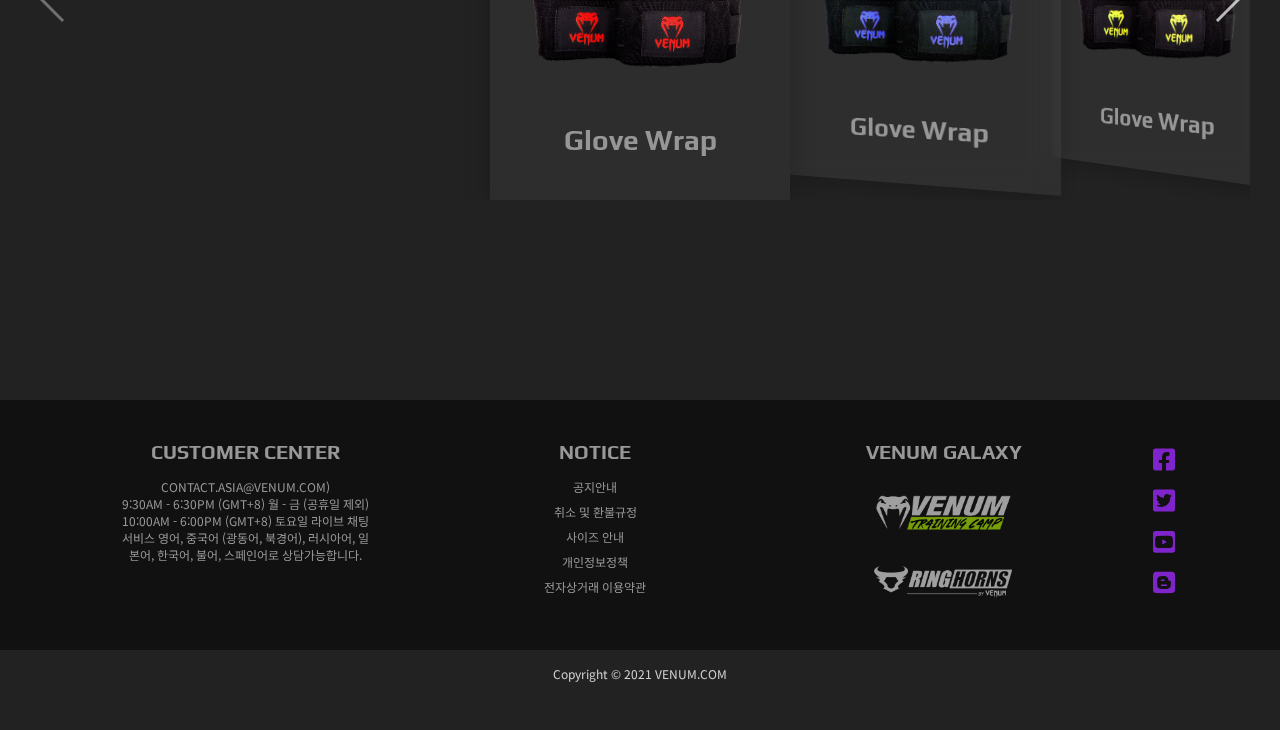
==== commit 60675c67: "circleText delete" ====
--- a/sub01.html
+++ b/sub01.html
@@ -338,9 +338,9 @@
          <div class="swiper-button-next"></div>
          <div class="swiper-button-prev"></div>
       </div><!-- swiper-container -->
-      <div class="circleText">
+      <!-- <div class="circleText">
          <h2 class="text"> fight for your dreams with venum  </h2>
-      </div>
+      </div> -->
    </section>
    <footer>
       <div class="ft-wrap">
--- a/css/sub01.css
+++ b/css/sub01.css
@@ -223,7 +223,7 @@
 .swiper-wrapper.wrap .swiper-slide.cw:hover .imgBox h2 { transform:translateY(-15px);}
 
 /* ===== circle text ani ==== */
-.circleText {  
+/* .circleText {  
     position:absolute; 
     right:300px; bottom:750px;
     transform-origin: 100px 500px;
@@ -243,7 +243,7 @@
 }
 @keyframes spin {
     from { transform: rotate(0deg); }
-}
+} */
 
 /*===== footer =====*/
 
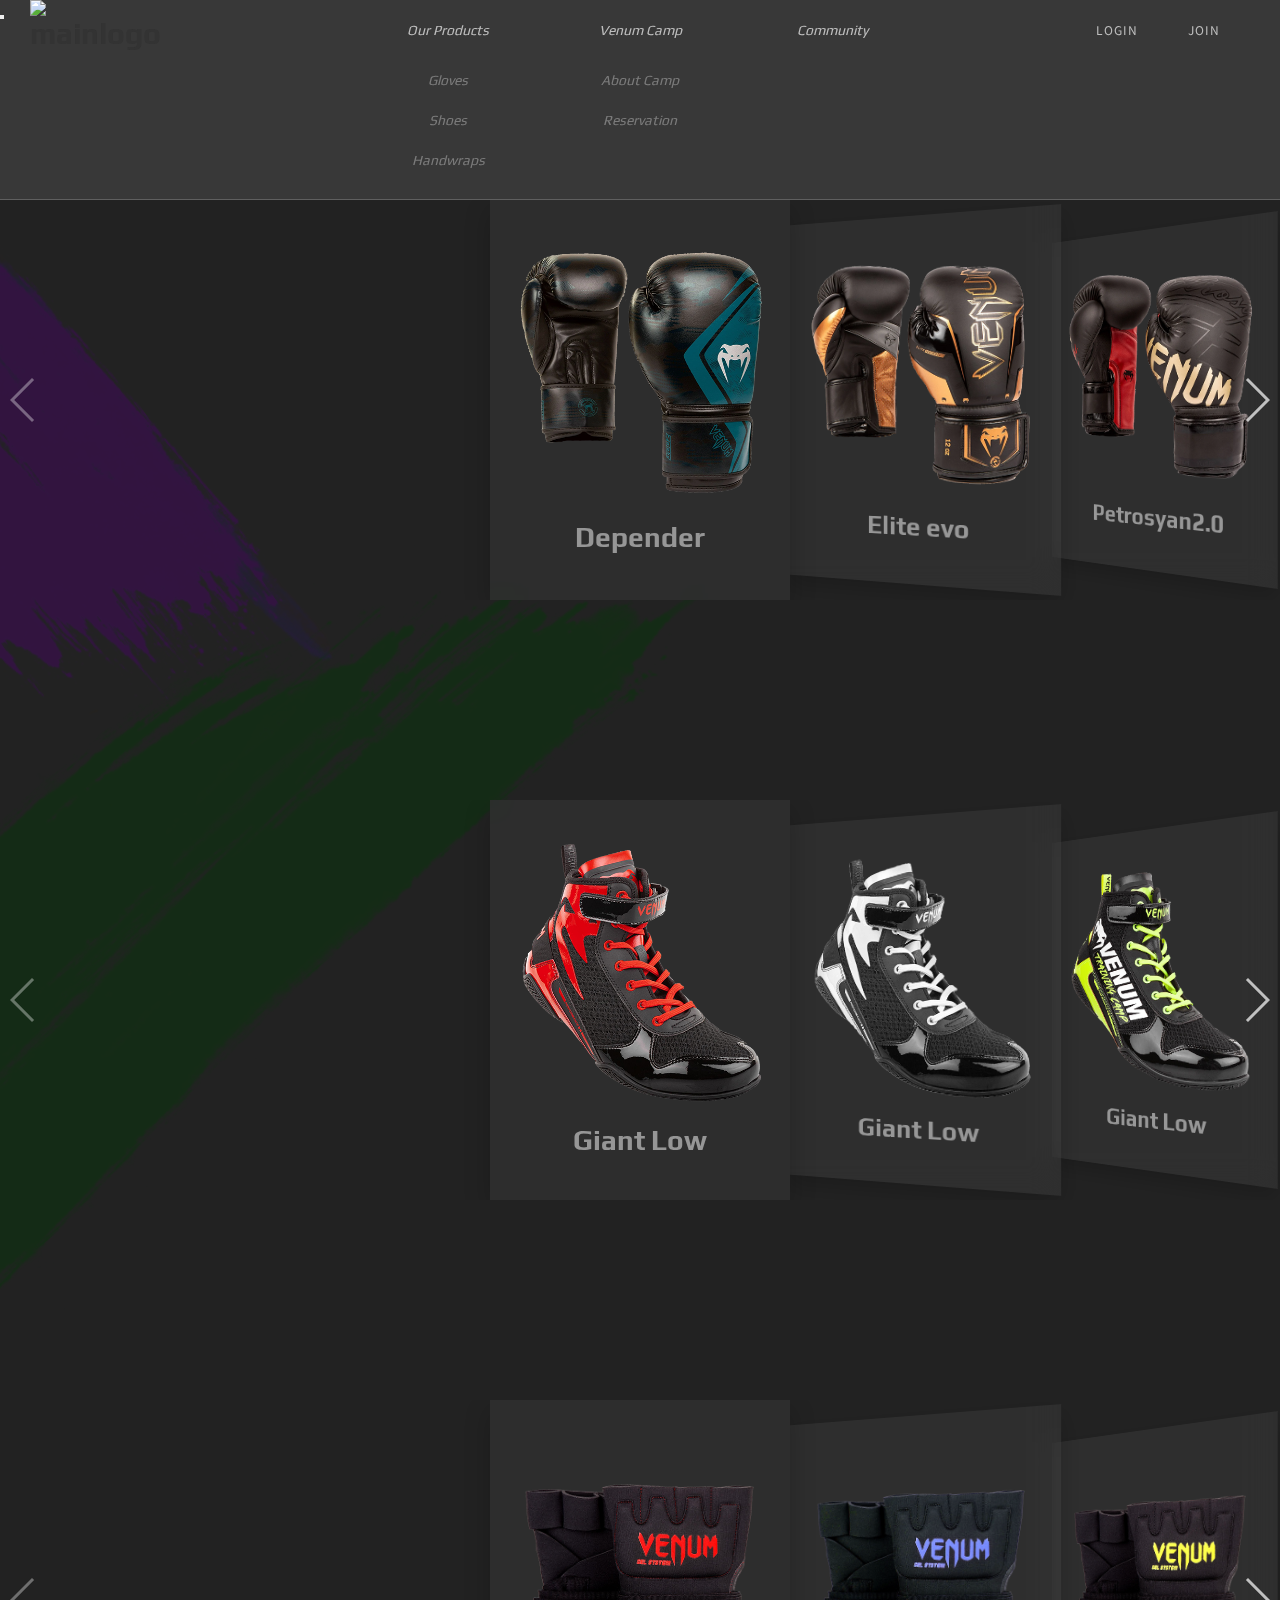
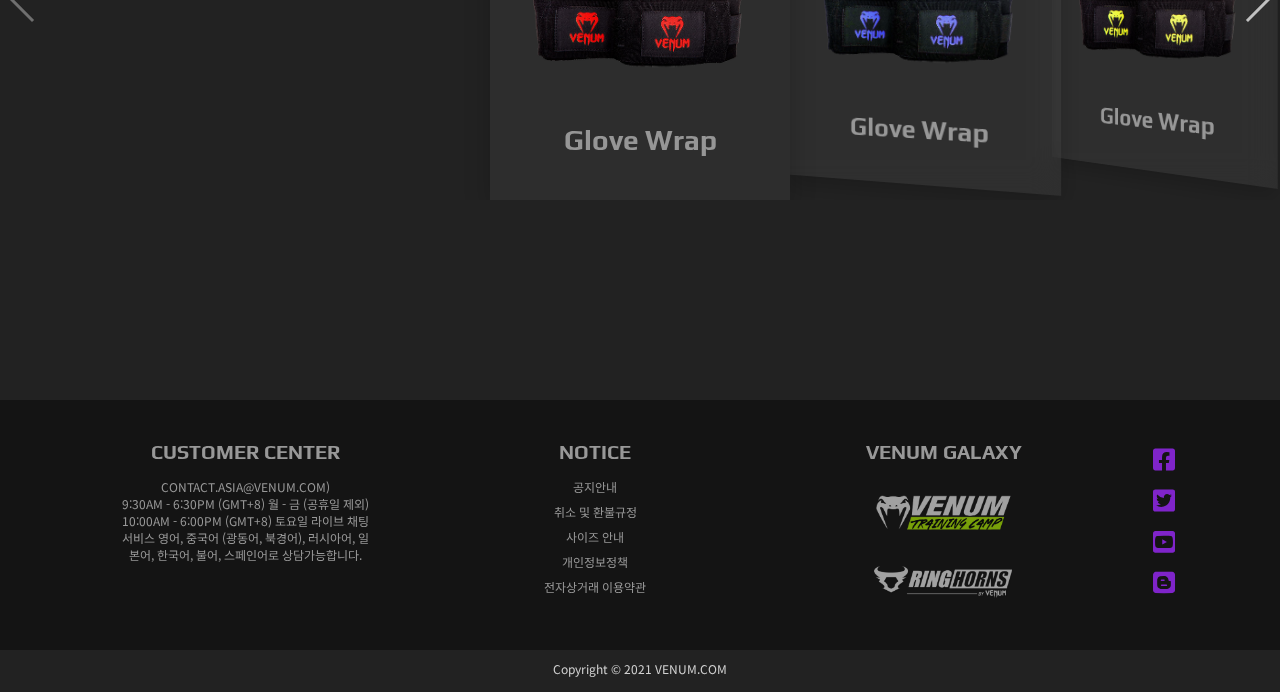
==== commit 6173a24b: "22.01.21. edit" ====
--- a/sub01.html
+++ b/sub01.html
@@ -10,6 +10,7 @@
 <link rel="stylesheet" href="https://cdn.jsdelivr.net/npm/bootstrap-icons@1.7.2/font/bootstrap-icons.css">
 <link rel="stylesheet" href="./css/reset.css">
 <link rel="stylesheet" href="./css/sub01.css">
+<link rel="stylesheet" href="./css/subcommon.css">
 <link  rel="stylesheet"  href="./css/swiper.css">
 
 <script src="https://ajax.googleapis.com/ajax/libs/jquery/1.12.4/jquery.min.js"></script>
@@ -19,6 +20,9 @@
 <body>
     <header>
         <h1><a href="index.html"><img src="https://asia.venum.com/static/version1625341792/frontend/Venum/newvenum/ko_KR/images/logo/logo_venum_euro_white.svg" alt="mainlogo" width="189" height="64"></a></h1>
+        <button id="btn-open">
+            <span></span>
+         </button>
       <nav>
          <ul class="gnb">
             <li>
@@ -33,18 +37,18 @@
                <a href="#"><em>Venum Camp</em></a>
                <ul  class="submenu">
                   <li><a href="sub02.html"><em>About Camp</em></a></li>
-                  <li><a href="#"><em>Reservation</em></a></li>
+                  <li><a href="sub02.html"><em>Reservation</em></a></li>
                </ul>
             </li>
             <li>
                <a href="#"><em>Community</em></a>
             </li>
          </ul>
-         <ul class="login">
-               <li><a href="#">login</a></li>
-               <li><a href="#">join</a></li>
-         </ul>
       </nav>
+      <ul class="login">
+         <li><a href="#">login</a></li>
+         <li><a href="#">join</a></li>
+      </ul>
    </header>
    <section>
       <div class="swiper-container">
--- a/css/sub01.css
+++ b/css/sub01.css
@@ -1,71 +1,13 @@
 @charset "utf-8";
+
 /*===== sub01 =====*/
 
-/*===== header =====*/
-
-body { background:#222; }
-header {
-    position:fixed; left:0; top:0; width:100%; height:60px; 
-    background:rgba(255, 255, 255, 0.1);
-    border-bottom: 1.5px solid rgba(255,255,255,0.2);
-    backdrop-filter: blur(10px);
-    -webkit-backdrop-filter: blur(10px);
-    z-index:990;
-}
-
-h1 { position:absolute; left:30px;}
-h1 a { width:140px;}
-h1 a  img { width:100%; }
-
-.gnb { 
-    display:flex; justify-content: space-between; align-items: center; 
-    position: absolute; left:50%; top:5px;
-    width:700px; height:50px;
-    padding:0;
-    text-align: center;
-    transform: translateX(-50%);    
-}
-.gnb > li { 
-    float:left; position:relative; 
-    width:180px; height:50px;
-    margin:0 10px;
-    line-height: 50px; 
-}
-.gnb > li a { 
-    font-family: 'Play', sans-serif;  font-size:14px; color:rgb(190, 190, 190);
-    transition:all 0.2s ease-in; 
-}
-.submenu { 
-    display:none;
-    position:absolute; top:53px; 
-    width:100%; padding-top:5px;
-    text-align: center;
-}
-.submenu li { height:40px; line-height: 40px;  }
-.login { position:absolute; right:30px; top:0px; height:60px; }
-.login li { 
-    float:left;   margin-right:10px; padding:0 20px;
-    height:100%;
-    font-size:12px; letter-spacing: 1px;
-    line-height:60px;
-    text-transform:uppercase;
-}
-.login li a { color:rgb(190, 190, 190); }
-
-.gnb > li:hover > a { transform:scale(1.1);}
-.gnb > li:hover .submenu{ display:block;}
-.submenu li:hover > a { color:#bc6aff; }
-.login li:hover a { opacity: 0.5;}
-
-/*===== common section =====*/
-
+/*===== section =====*/
 section {
     position: relative;
     width:100%; height:100%;
-    padding:0 30px;
     overflow: hidden;
 }
-section:nth-child(4) { padding-bottom:200px; }
 
 .scar {
     position:fixed; 
@@ -139,7 +81,7 @@
     margin:0 5px;
     color:#222; font-size:13px;
     font-weight: 600;
-    text-align: center;  line-height:24px;
+    text-align: center;  line-height:20px;
     background:#fff;
     border-radius: 4px;
     transition:0.5s;
@@ -148,12 +90,12 @@
 }
 .swiper-wrapper .swiper-slide:nth-child(2) .content .size span:last-child::after, .swiper-wrapper .swiper-slide:nth-child(3) .content .size span:nth-child(3)::after { 
     content:'';
-    position:absolute; top:-5px; left:8px;
+    position:absolute; top:-8px; left:8px;
     width:1px; height:40px;
     background:rgb(255, 0, 0);
     transform:rotate(45deg);
  }
-.content .size span:hover:not(.disabled) {  background:#bb3838; }
+.content .size span:hover:not(.disabled) {  background:#ec3e3e; }
 
 
 .swiper-wrapper .swiper-slide .content .color span {
@@ -193,34 +135,7 @@
 }
 .swiper-wrapper .swiper-slide:nth-child(even) .content a::after {  background:rgb(126, 82, 206);}
 .swiper-wrapper .swiper-slide:nth-child(3) .content a::after {  background:rgb(219, 121, 30);}
-.swiper-wrapper .swiper-slide .content a:hover:after{ opacity:1;}
-
-/*===== slide hover =====*/
-.swiper-wrapper .swiper-slide:hover .imgBox{
-    transform:translateY(-60px) scale(0.9);
-}
-.swiper-wrapper .swiper-slide:hover .imgBox img {
-    transform: rotate(20deg) scale(0.8);
-}
-.swiper-wrapper .swiper-slide:hover .imgBox h2 {
-    transform:translateY(-25px); color:#fff;
-}
-.swiper-wrapper .swiper-slide:hover .content {
-    opacity:1;
-    visibility: visible;
-    transform:translateY(-20px);
-}
-.swiper-wrapper.shoes > .swiper-slide:hover .imgBox{
-    transform:translateY(-100px);
-}
-.swiper-wrapper.shoes > .swiper-slide:hover .imgBox img {
-    transform: translateY(10px)  rotate(10deg) scale(0.7);
-}
-.swiper-wrapper.wrap .swiper-slide.cw:hover .imgBox { transform:translateY(-45px) scale(0.9); }
-.swiper-wrapper.wrap .swiper-slide.cw:hover .imgBox img {
-    transform: rotate(20deg) scale(0.9);
-}
-.swiper-wrapper.wrap .swiper-slide.cw:hover .imgBox h2 { transform:translateY(-15px);}
+
 
 /* ===== circle text ani ==== */
 /* .circleText {  
@@ -246,16 +161,16 @@
 } */
 
 /*===== footer =====*/
-
 footer {
     position:absolute; 
-    width:100%;  height:330px; 
+    width:100%;
+    margin-top:200px;
 }
 .ft-wrap { 
     display:flex; justify-content: space-between;
     width:100%; height:250px; margin:0 auto;  
     padding:40px 100px;
-    background:rgba(0, 0, 0, 0.5); 
+    background:rgba(0, 0, 0, 0.4); 
 }
 .ft-content {
     width:27%;
@@ -266,16 +181,51 @@
 }
 .ft-content ul li { width:50%; height:20px; margin:5px auto; }
 .ft-content ul li  a{ color:#989898; }
-.ft-content ul li:hover  a{  color:#d4d4d4;  }
 .ft-content:nth-child(3) a  { width:140px; margin:30px auto; opacity: 0.6; }  
 .ft-content:nth-child(3) a img { width:100%; }
-.ft-content:nth-child(3) a:hover { opacity:1; }
 .ft-content h4 { font-size:20px; margin-bottom:15px; }
 .ft-sns li { font-size:25px; margin:5px; }
 .ft-sns li:first-child { margin-top:0; }
 .ft-sns li a { color:#7f24ca;  transition:0.4s; }
-.ft-sns li a:hover { color:#b458ff;  transform: scale(1.2); }
+
 footer > p { 
-    width:100%; margin:15px auto; color:#d1d1d1; 
+    width:100%; margin:10px auto 15px; color:#d1d1d1; 
     font-size:12px; text-align: center;
-}+}
+
+@media screen and (min-width:768px) {
+    
+    /*===== slider hover =====*/
+    .swiper-wrapper .swiper-slide .content a:hover:after{ opacity:1;}
+    .swiper-wrapper .swiper-slide:hover .imgBox{
+        transform:translateY(-60px) scale(0.9);
+    }
+    .swiper-wrapper .swiper-slide:hover .imgBox img {
+        transform: rotate(20deg) scale(0.8);
+    }
+    .swiper-wrapper .swiper-slide:hover .imgBox h2 {
+        transform:translateY(-25px); color:#fff;
+    }
+    .swiper-wrapper .swiper-slide:hover .content {
+        opacity:1;
+        visibility: visible;
+        transform:translateY(-20px);
+    }
+    .swiper-wrapper.shoes > .swiper-slide:hover .imgBox{
+        transform:translateY(-100px);
+    }
+    .swiper-wrapper.shoes > .swiper-slide:hover .imgBox img {
+        transform: translateY(10px)  rotate(10deg) scale(0.7);
+    }
+    .swiper-wrapper.wrap .swiper-slide.cw:hover .imgBox { transform:translateY(-45px) scale(0.9); }
+    .swiper-wrapper.wrap .swiper-slide.cw:hover .imgBox img {
+        transform: rotate(20deg) scale(0.9);
+    }
+    .swiper-wrapper.wrap .swiper-slide.cw:hover .imgBox h2 { transform:translateY(-15px);}
+
+    /*===== footer hover =====*/
+    .ft-content ul li:hover  a{  color:#d4d4d4;  }
+    .ft-content:nth-child(3) a:hover { opacity:1; }
+    .ft-sns a:hover { color:#a537ff; transform:scale(1.2);  }
+
+}
--- a/css/subcommon.css
+++ b/css/subcommon.css
@@ -0,0 +1,143 @@
+@charset "utf-8";
+
+/*===== header =====*/
+header {
+    position:fixed; left:0; top:0; width:100%; height:60px; 
+    background:rgba(255, 255, 255, 0.1);
+    border-bottom: 1.5px solid rgba(255,255,255,0.2);
+    backdrop-filter: blur(10px);
+    -webkit-backdrop-filter: blur(10px);
+    transition:0.4s ease-in;
+    z-index:990; overflow:hidden;
+
+}
+
+h1 { position:absolute; left:30px;}
+h1 a { width:140px;}
+h1 a  img { width:100%; }
+
+.gnb { 
+    display:flex; justify-content: space-between; align-items: center; 
+    position: absolute; left:50%; top:5px;
+    width:45%; height:50px;
+    padding:0;
+    text-align: center;
+    transform: translateX(-50%);    
+}
+.gnb > li { 
+    float:left; position:relative; 
+    width:180px; height:50px;
+    margin:0 10px;
+    line-height: 50px; 
+}
+.gnb > li a { 
+    font-family: 'Play', sans-serif;  font-size:14px; color:rgb(190, 190, 190);
+    transition:all 0.2s ease-in; 
+}
+.submenu { 
+    display:block;
+    position:absolute; top:50px; 
+    width:100%; padding-top:5px;
+    text-align: center;
+}
+.submenu li { height:40px; line-height: 40px;  }
+.submenu li a {color:rgba(190, 190, 190,0.5); }
+.login { position:absolute; right:30px; top:0px; height:60px; }
+.login li { 
+    float:left;   margin-right:10px; padding:0 20px;
+    height:100%;
+    font-size:12px; letter-spacing: 1px;
+    line-height:60px;
+    text-transform:uppercase;
+}
+.login li a { color:rgb(190, 190, 190); }
+
+
+
+@media screen and (min-width:768px) {
+    /*===== header hover =====*/
+    header:hover { height:200px; }
+    .gnb > li:hover > a { transform:scale(1.1);}
+    .submenu li:hover > a { color:#bc6aff; }
+    .login li:hover a { opacity: 0.5;}
+}
+
+@media screen and (max-width:767px){
+
+    /*===== header =====*/
+
+    #btn-open { 
+        position:absolute; left:180px; top:10px;
+        width:40px; height:40px; 
+        background:none; 
+        border:none;
+        z-index: 990;
+    }
+    #btn-open span { 
+        position:absolute; left:50%; top:50%; 
+        width:60%; height:2px;
+        transform:translate(-50%,-50%);
+        background:rgba(255, 255, 255, 0.7);
+        transition:all 0.4s ease-in;
+    }
+    #btn-open span::before, #btn-open span::after {
+        content:"";
+        position: absolute; left:0;
+        width:100%; height:100%;
+        background:rgba(255, 255, 255, 0.7);
+        transition:all 0.4s ease-in;
+    }
+    #btn-open span::before { top: -9px; }
+    #btn-open span::after { top:10px; }
+
+    /*btn-active*/
+    #btn-open.x span { 
+        background:transparent;
+    }
+    #btn-open.x span::before {
+        content:"";
+        transform:translateY(10px) rotate(45deg);
+        background:rgba(255, 255, 255, 0.7);
+    }
+    #btn-open.x span::after {
+        content:"";
+        transform:translateY(-10px) rotate(-45deg);
+        background:rgba(255, 255, 255, 0.7);
+    }
+    header.open {
+        position:fixed; left:0; top:0; width:100%; height:100%; border-bottom: none;
+    }
+
+    /*===== nav =====*/
+  
+    .gnb { 
+        display:block;
+        top:80px;
+        width:80%; height:100%;
+    }
+    .gnb > li { 
+        float:none; 
+        width:100%; height:50px;
+        margin:120px auto;
+    }
+    .gnb > li a {  font-size:25px;  }
+    .submenu { 
+        display:flex; justify-content: center; align-items: center;
+        top:60px; 
+        overflow:hidden;
+    }
+    .submenu li {  
+        float:left; margin:0 10px; 
+        background:rgba(0,0,0,0.5);
+        border-radius: 5px;
+    }
+    .submenu li a { color:rgb(190, 190, 190); font-size:18px; padding:0 20px;}
+
+    .login li {  margin-right:10px; padding:0 10px; }
+
+    .submenu li:hover > a { color:#bc6aff; }
+
+
+    /*===== footer =====*/
+    
+}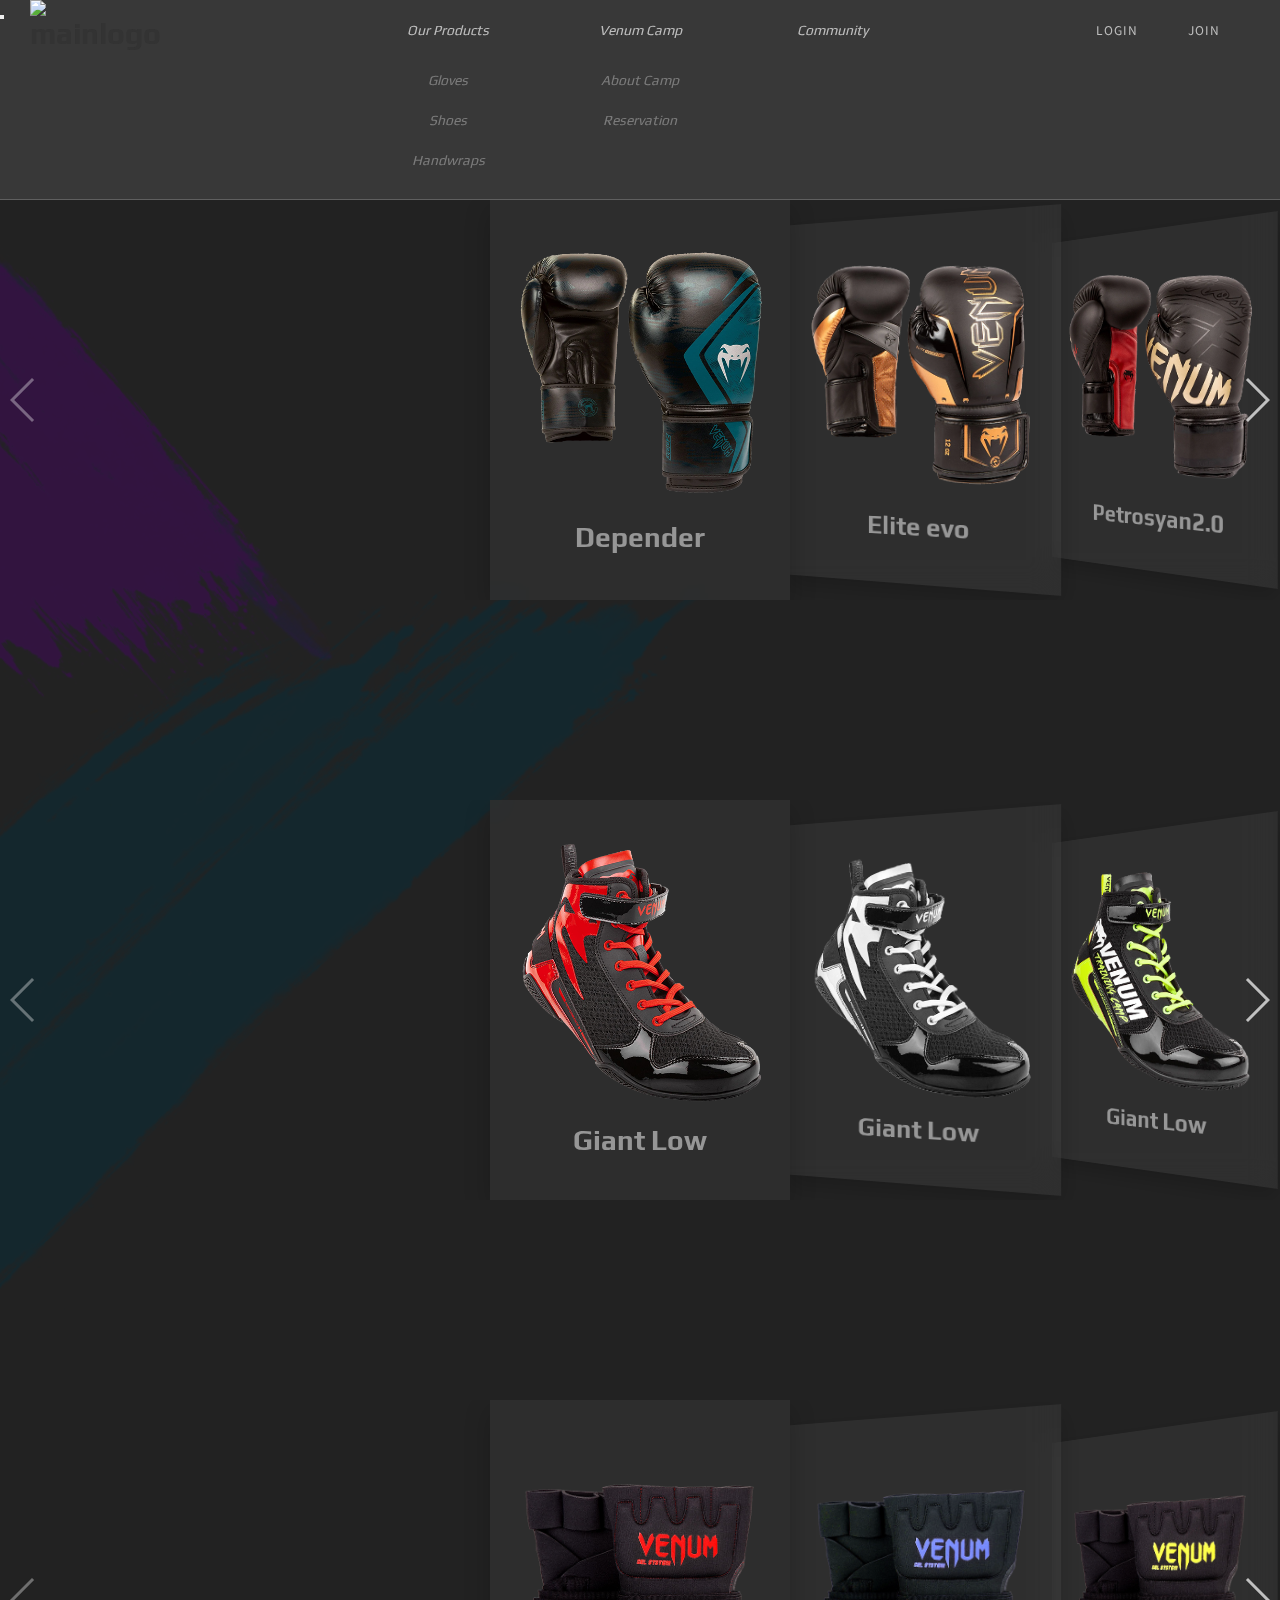
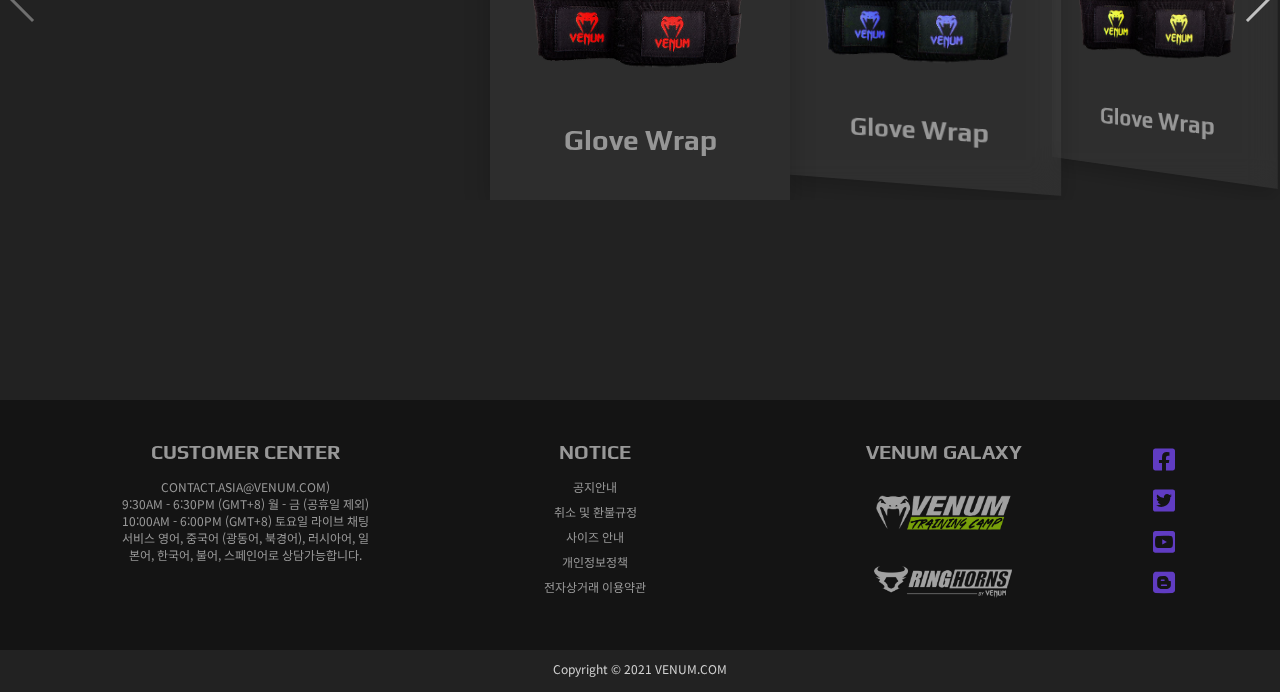
==== commit b99e6cde: "22.02.01. color edit" ====
--- a/sub01.html
+++ b/sub01.html
@@ -261,7 +261,7 @@
          <img src="./imgs/scar2.png" alt="왼쪽하단 터치">
       </div>
       <div class="scar g">
-         <img src="./imgs/scar3.png" alt="왼쪽하단 터치">
+         <img src="./imgs/scar4.png" alt="왼쪽하단 터치">
       </div>
       <div class="swiper-container">
          <div class="swiper-wrapper wrap">
--- a/css/sub01.css
+++ b/css/sub01.css
@@ -186,7 +186,7 @@
 .ft-content h4 { font-size:20px; margin-bottom:15px; }
 .ft-sns li { font-size:25px; margin:5px; }
 .ft-sns li:first-child { margin-top:0; }
-.ft-sns li a { color:#7f24ca;  transition:0.4s; }
+.ft-sns li a { color:#603cc2;  transition:0.4s; }
 
 footer > p { 
     width:100%; margin:10px auto 15px; color:#d1d1d1; 
@@ -226,6 +226,6 @@
     /*===== footer hover =====*/
     .ft-content ul li:hover  a{  color:#d4d4d4;  }
     .ft-content:nth-child(3) a:hover { opacity:1; }
-    .ft-sns a:hover { color:#a537ff; transform:scale(1.2);  }
-
-}
+    .ft-sns a:hover { color:#7a55e0; transform:scale(1.2);  }
+
+}
--- a/css/subcommon.css
+++ b/css/subcommon.css
@@ -58,7 +58,7 @@
     /*===== header hover =====*/
     header:hover { height:200px; }
     .gnb > li:hover > a { transform:scale(1.1);}
-    .submenu li:hover > a { color:#bc6aff; }
+    .submenu li:hover > a { color:#f0f0f0; }
     .login li:hover a { opacity: 0.5;}
 }
 
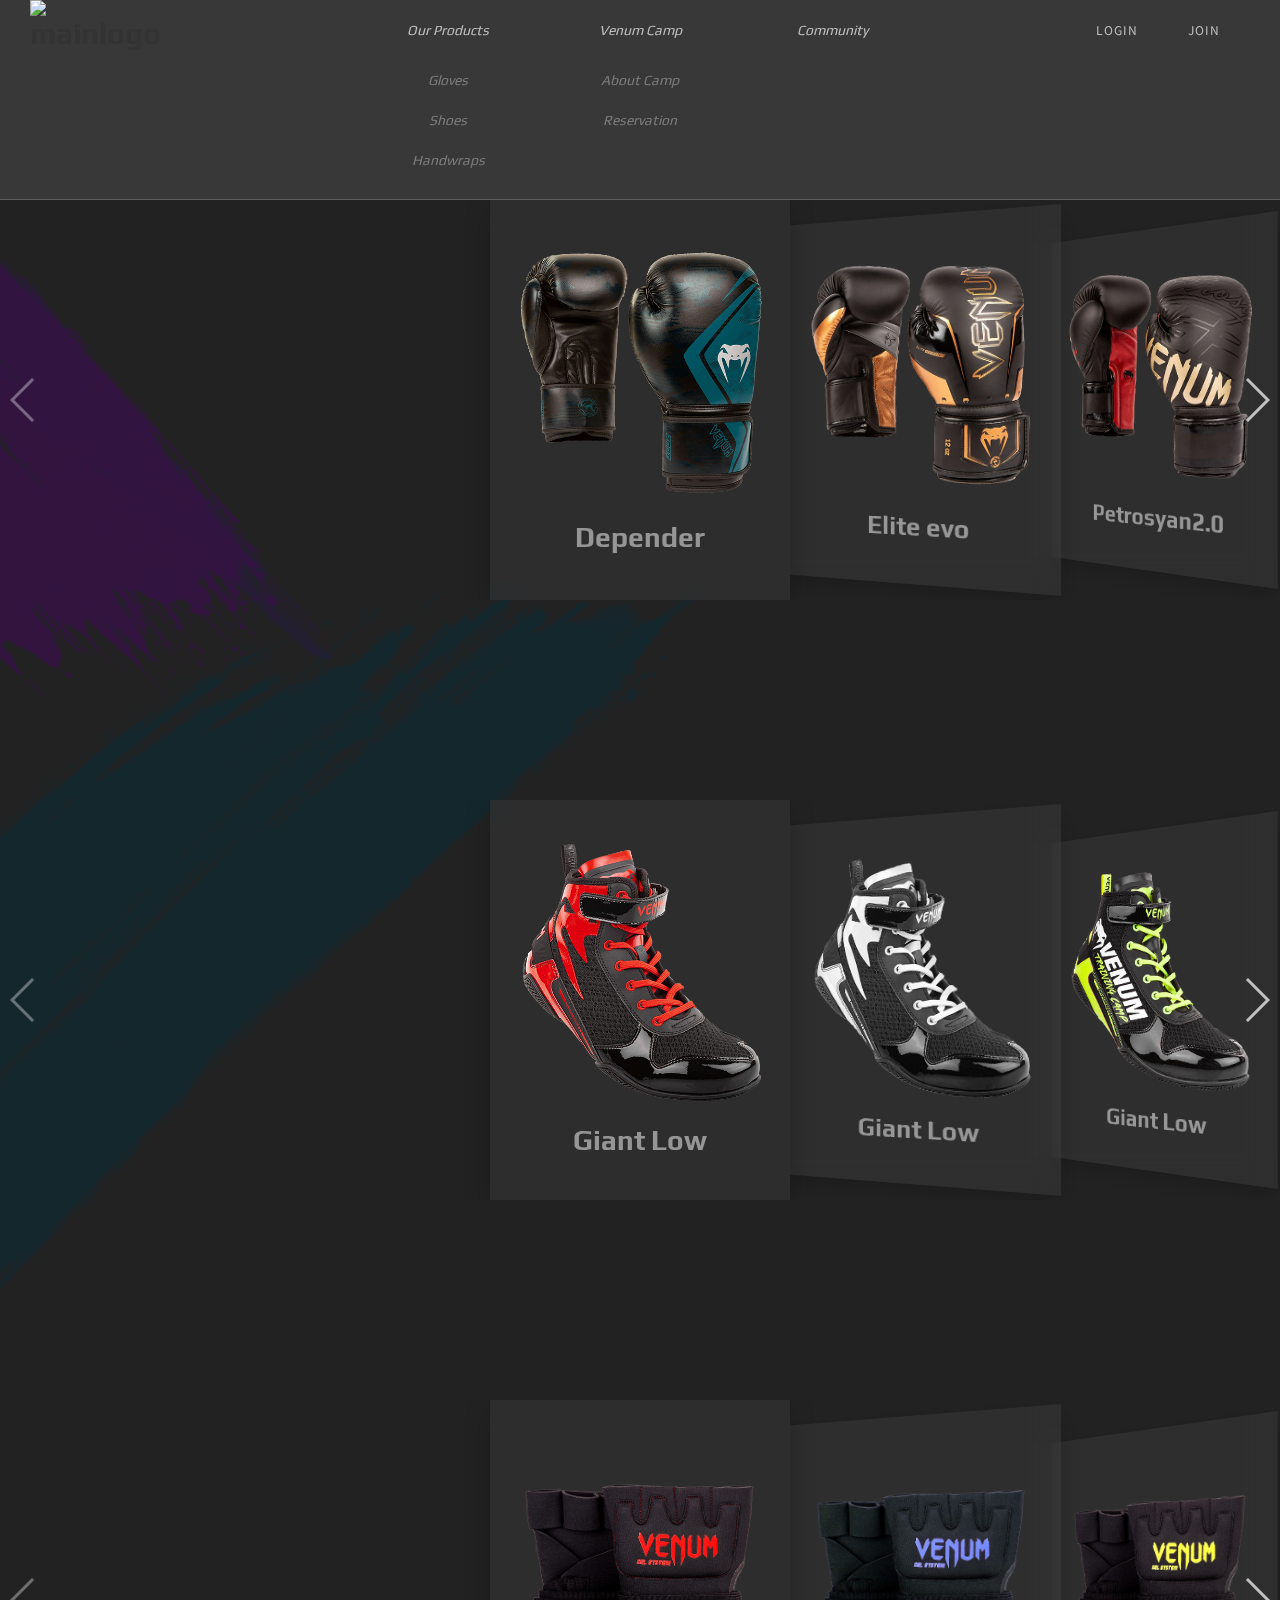
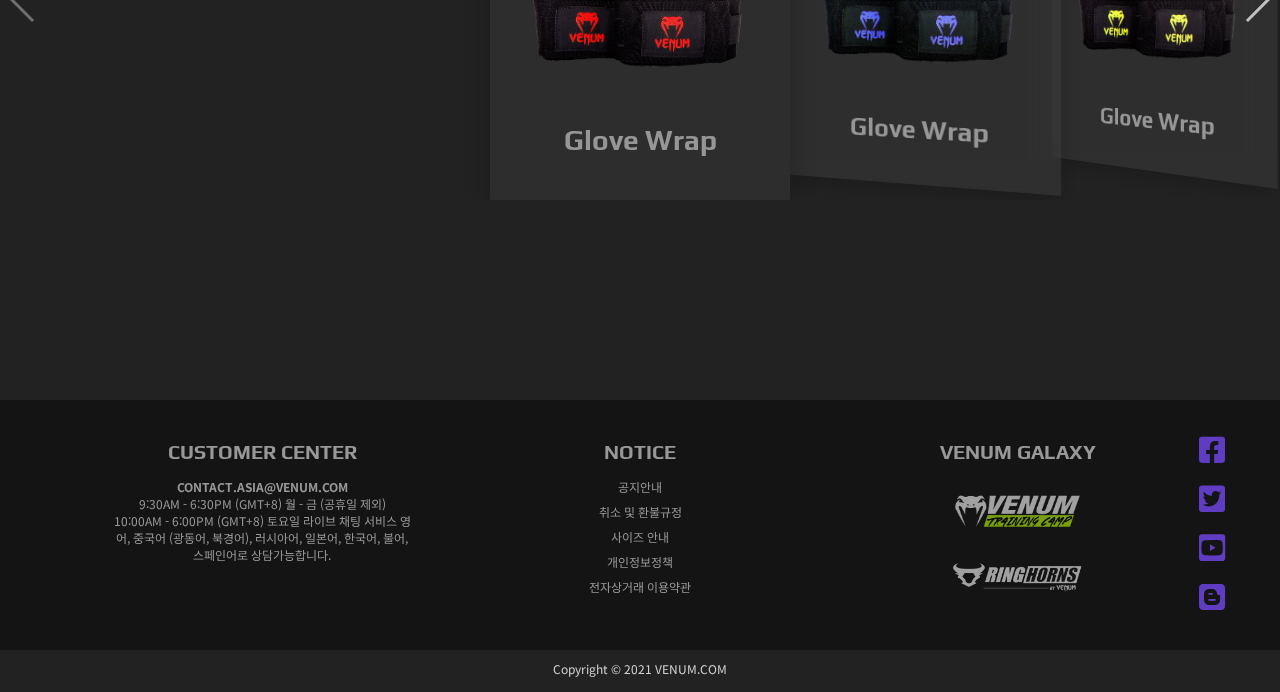
==== commit 9ea706e6: "22.02.11 edit" ====
--- a/sub01.html
+++ b/sub01.html
@@ -342,15 +342,12 @@
          <div class="swiper-button-next"></div>
          <div class="swiper-button-prev"></div>
       </div><!-- swiper-container -->
-      <!-- <div class="circleText">
-         <h2 class="text"> fight for your dreams with venum  </h2>
-      </div> -->
    </section>
    <footer>
       <div class="ft-wrap">
          <div class="ft-content">
             <h4>CUSTOMER CENTER</h4>
-            <p>CONTACT.ASIA@VENUM.COM)</p>
+            <p><strong>CONTACT.ASIA@VENUM.COM</strong></p>
             <P>9:30AM - 6:30PM (GMT+8) 월 - 금 (공휴일 제외)</P>
             <p>10:00AM - 6:00PM (GMT+8) 토요일 라이브 채팅 서비스
                영어, 중국어 (광동어, 북경어), 러시아어,
@@ -368,7 +365,7 @@
          </div>
          <div class="ft-content">
             <h4>VENUM GALAXY</h4>
-            <a href="#"><img src="./imgs/ft-logo-1.png" alt="footer logo1"></a>
+            <a href="sub02.html"><img src="./imgs/ft-logo-1.png" alt="footer logo1"></a>
             <a href="#"><img src="./imgs/ft-logo-2.png" alt="footer logo2"></a>
          </div>
          <ul class="ft-sns">
--- a/css/sub01.css
+++ b/css/sub01.css
@@ -137,62 +137,6 @@
 .swiper-wrapper .swiper-slide:nth-child(3) .content a::after {  background:rgb(219, 121, 30);}
 
 
-/* ===== circle text ani ==== */
-/* .circleText {  
-    position:absolute; 
-    right:300px; bottom:750px;
-    transform-origin: 100px 500px;
-    transform:rotate(-360deg);
-    animation: spin 60s linear infinite;
-}
-
-.text span {
-    position: absolute;
-    left:100px;
-    display: inline-block;
-    font-family: 'Zen Tokyo Zoo', cursive;
-    font-size:60px; 
-    text-transform: uppercase; 
-    transform-origin: 0px 500px; 
-    opacity: 0.5;
-}
-@keyframes spin {
-    from { transform: rotate(0deg); }
-} */
-
-/*===== footer =====*/
-footer {
-    position:absolute; 
-    width:100%;
-    margin-top:200px;
-}
-.ft-wrap { 
-    display:flex; justify-content: space-between;
-    width:100%; height:250px; margin:0 auto;  
-    padding:40px 100px;
-    background:rgba(0, 0, 0, 0.4); 
-}
-.ft-content {
-    width:27%;
-    padding:0 20px; 
-    color:#989898;
-    font-size:12px;
-    text-align: center;
-}
-.ft-content ul li { width:50%; height:20px; margin:5px auto; }
-.ft-content ul li  a{ color:#989898; }
-.ft-content:nth-child(3) a  { width:140px; margin:30px auto; opacity: 0.6; }  
-.ft-content:nth-child(3) a img { width:100%; }
-.ft-content h4 { font-size:20px; margin-bottom:15px; }
-.ft-sns li { font-size:25px; margin:5px; }
-.ft-sns li:first-child { margin-top:0; }
-.ft-sns li a { color:#603cc2;  transition:0.4s; }
-
-footer > p { 
-    width:100%; margin:10px auto 15px; color:#d1d1d1; 
-    font-size:12px; text-align: center;
-}
-
 @media screen and (min-width:768px) {
     
     /*===== slider hover =====*/
@@ -223,9 +167,4 @@
     }
     .swiper-wrapper.wrap .swiper-slide.cw:hover .imgBox h2 { transform:translateY(-15px);}
 
-    /*===== footer hover =====*/
-    .ft-content ul li:hover  a{  color:#d4d4d4;  }
-    .ft-content:nth-child(3) a:hover { opacity:1; }
-    .ft-sns a:hover { color:#7a55e0; transform:scale(1.2);  }
-
 }
--- a/css/subcommon.css
+++ b/css/subcommon.css
@@ -9,8 +9,8 @@
     -webkit-backdrop-filter: blur(10px);
     transition:0.4s ease-in;
     z-index:990; overflow:hidden;
-
-}
+}
+#btn-open { display:none; }
 
 h1 { position:absolute; left:30px;}
 h1 a { width:140px;}
@@ -52,21 +52,60 @@
 }
 .login li a { color:rgb(190, 190, 190); }
 
-
-
-@media screen and (min-width:768px) {
+/*===== footer =====*/
+footer {
+    position:absolute; 
+    width:100%;
+    margin-top:200px;
+}
+.ft-wrap { 
+    display:flex; justify-content: space-between;
+    width:100%; height:250px; margin:0 auto;  
+    padding:40px 100px;
+    background:rgba(0, 0, 0, 0.4); 
+}
+.ft-content {
+    width:30%;
+    padding:0 10px; 
+    color:#989898;
+    font-size:12px;
+    text-align: center;
+}
+.ft-content ul li { width:50%; height:20px; margin:5px auto; }
+.ft-content ul li  a{ color:#989898; }
+.ft-content:nth-child(3) a  { width:130px; margin:30px auto; opacity: 0.6; }  
+.ft-content:nth-child(3) a img { width:100%; }
+.ft-content h4 { font-size:20px; margin-bottom:15px; }
+.ft-sns { position:absolute; right:50px; bottom:70px; }
+.ft-sns li { font-size:30px; margin:5px; }
+.ft-sns li:first-child { margin-top:0; }
+.ft-sns li a { color:#603cc2;  transition:0.4s; }
+
+
+footer > p { 
+    width:100%; margin:10px auto 15px; color:#d1d1d1; 
+    font-size:12px; text-align: center;
+}
+
+@media screen and (min-width:1024px) {
     /*===== header hover =====*/
     header:hover { height:200px; }
-    .gnb > li:hover > a { transform:scale(1.1);}
-    .submenu li:hover > a { color:#f0f0f0; }
+    .gnb > li:hover > a { transform:scale(1.1); color:#f0f0f0;}
+    .submenu li:hover > a { color:#a484fc; }
     .login li:hover a { opacity: 0.5;}
-}
-
-@media screen and (max-width:767px){
+    
+    /*===== footer hover =====*/
+    .ft-content ul li:hover  a{  color:#d4d4d4;  }
+    .ft-content:nth-child(3) a:hover { opacity:1; }
+    .ft-sns a:hover { color:#7a55e0; transform:scale(1.2);  }
+}
+
+@media screen and (max-width:1023px){
 
     /*===== header =====*/
 
     #btn-open { 
+        display: block;
         position:absolute; left:180px; top:10px;
         width:40px; height:40px; 
         background:none; 
@@ -109,7 +148,6 @@
     }
 
     /*===== nav =====*/
-  
     .gnb { 
         display:block;
         top:80px;
@@ -132,12 +170,38 @@
         border-radius: 5px;
     }
     .submenu li a { color:rgb(190, 190, 190); font-size:18px; padding:0 20px;}
-
     .login li {  margin-right:10px; padding:0 10px; }
-
-    .submenu li:hover > a { color:#bc6aff; }
+    .submenu li:hover > a { color:#8662e9; }
 
 
     /*===== footer =====*/
-    
+    .ft-wrap { padding:40px 60px; }
+    .ft-content { width:32%; padding:0;}
+    .ft-sns { right:30px; bottom:70px; }
+}
+
+@media screen and (max-width:767px){
+    /*===== footer =====*/
+    .ft-wrap { 
+        justify-content: flex-start;
+        flex-direction: column;
+        height:320px; 
+        padding:10px 30px;
+    }
+    .ft-content {
+        width:100%;
+        margin:10px auto;
+    }
+    .ft-content:first-child p:nth-child(4) {
+        width:400px; margin:0 auto;
+    }
+    .ft-content ul { 
+        display:flex; justify-content:center; align-items: center; 
+        width:100%;
+    }
+    .ft-content ul li { width:110px; }
+    .ft-content:nth-child(3) { display: none; }  
+    .ft-content h4 { margin:10px; }
+    .ft-sns { right:50%; transform:translateX(50%); bca}
+    .ft-sns li { float:left; margin:0 15px; }
 }